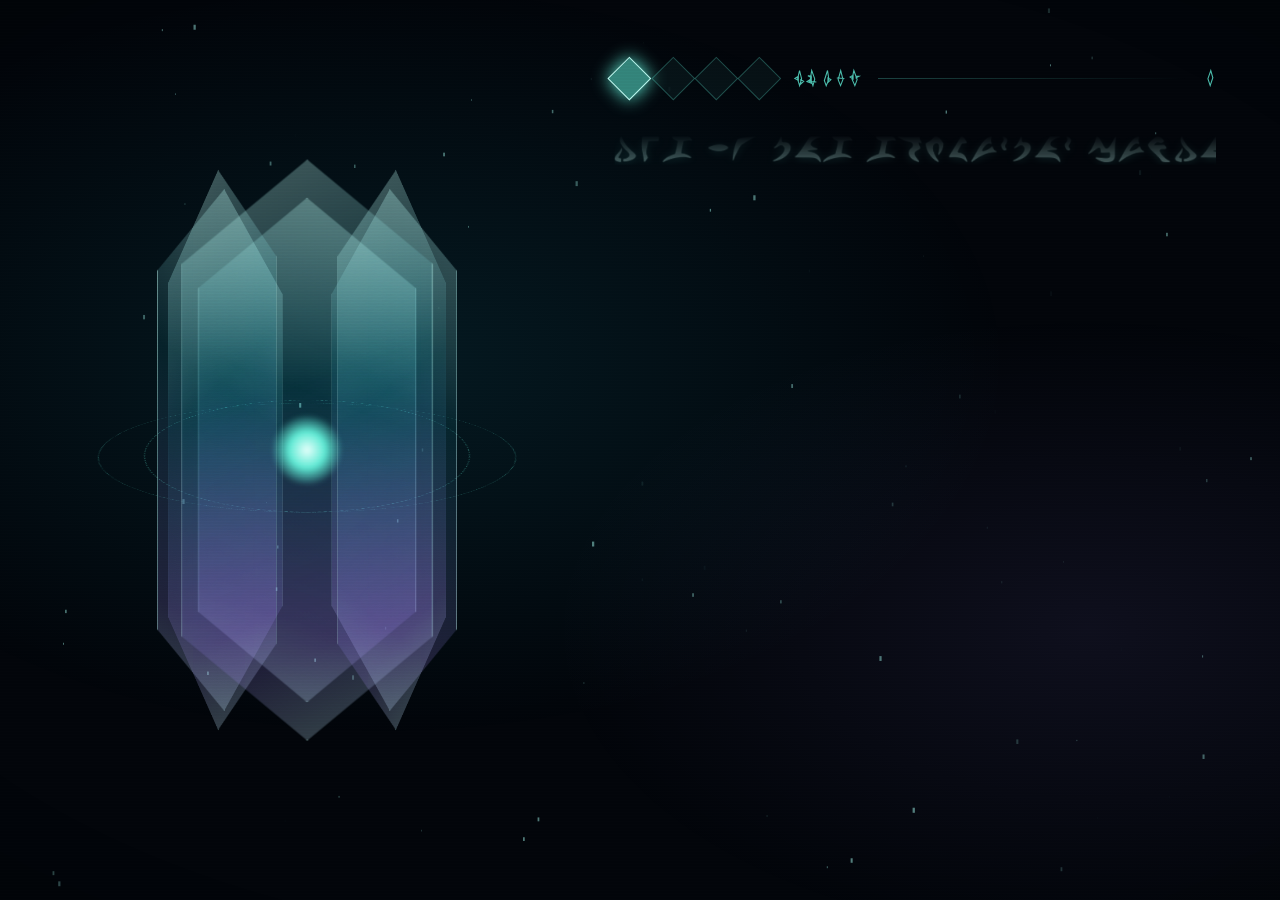
==== alien/index.html @ c174d4b0 "Инопланетный терминал (киоск): 3 вида, 2 письма, QR при резонансе или замаскированный Co-Authored-By" ====
<!doctype html>
<html lang="ru">
<head>
<meta charset="utf-8">
<meta name="viewport" content="width=device-width, initial-scale=1">
<title>⟡</title>
<style>
  :root {
    --bg: #02050a; --ice: #bff8f0; --cy: #5eead4; --cy2: #22d3ee; --vio: #a78bfa; --amb: #fbbf24; --red: #fb7185;
    --dim: rgba(94, 234, 212, .18); --line: rgba(94, 234, 212, .28);
  }
  * { box-sizing: border-box; }
  html, body { margin: 0; height: 100%; overflow: hidden; background: var(--bg); color: var(--ice); cursor: none; user-select: none; }
  body { font-family: system-ui, sans-serif; }
  #bg { position: fixed; inset: 0; z-index: 0;
    background: radial-gradient(70% 60% at 30% 40%, rgba(34, 211, 238, .10), transparent 70%),
                radial-gradient(60% 50% at 85% 70%, rgba(167, 139, 250, .08), transparent 70%),
                radial-gradient(120% 100% at 50% 50%, transparent 55%, rgba(0, 0, 0, .75) 100%); }
  #dust { position: fixed; inset: 0; z-index: 1; pointer-events: none; }
  #scan { position: fixed; inset: 0; z-index: 50; pointer-events: none;
    background: repeating-linear-gradient(0deg, rgba(255, 255, 255, .025) 0 1px, transparent 1px 3px); mix-blend-mode: overlay; }
  #scan::after { content: ''; position: absolute; left: 0; right: 0; height: 22vh; top: -22vh;
    background: linear-gradient(180deg, transparent, rgba(94, 234, 212, .05), transparent); animation: sweep 9s linear infinite; }
  @keyframes sweep { to { top: 110vh; } }
  .stage { position: fixed; inset: 0; z-index: 2; display: none; }
  body[data-view="archive"] #vArchive, body[data-view="cradle"] #vCradle, body[data-view="beacon"] #vBeacon { display: block; }

  /* ---------- общие: панель текста ---------- */
  .tx { position: absolute; overflow: hidden; }
  .tx-in { position: absolute; left: 0; right: 0; top: 0; display: flex; flex-direction: column; gap: 1.1vh; transition: transform .8s ease; }
  .seg { position: relative; height: 3.3vh; }
  .seg img { height: 100%; display: block; clip-path: inset(0 100% 0 0); filter: drop-shadow(0 0 .5vh rgba(94, 234, 212, .55)); }
  .seg.on img { animation: write var(--d, 2s) linear forwards; }
  .seg.done img { clip-path: none; opacity: .78; filter: drop-shadow(0 0 .3vh rgba(94, 234, 212, .35)); transition: opacity 1.2s; }
  .seg.on::after { content: ''; position: absolute; top: -10%; bottom: -10%; width: .35vh; left: 0; background: #e6fffb;
    box-shadow: 0 0 1.4vh 0.4vh var(--cy); animation: cursor var(--d, 2s) linear forwards; }
  .seg.done::after { display: none; }
  @keyframes write { to { clip-path: inset(0 0 0 0); } }
  @keyframes cursor { to { left: var(--w, 100%); } }
  .cline { display: flex; flex-wrap: wrap; gap: .9vh 0; align-items: flex-end; }
  .cg { width: calc(var(--gw, 1) * 2.1vh); height: 4.2vh; opacity: 0; transform: translateY(.6vh) scale(.6); transition: opacity .25s, transform .25s; }
  .cg.on { opacity: 1; transform: none; }
  .cg svg { width: 100%; height: 100%; overflow: visible; }
  .cg path { fill: rgba(94, 234, 212, .16); stroke: var(--ice); stroke-width: 2; stroke-linejoin: miter; filter: drop-shadow(0 0 3px rgba(94, 234, 212, .8)); }
  .cg.fresh path { stroke: #fff; fill: rgba(191, 248, 240, .5); }
  .cg.sp { width: 2vh; }
  .cw { display: inline-flex; align-items: flex-end; position: relative; padding-top: .45vh; }
  .cw::before { content: ''; position: absolute; left: 0; right: 0; top: 0; height: 1px; background: linear-gradient(90deg, transparent, rgba(191, 248, 240, .75), transparent); opacity: 0; transition: opacity .6s; }
  .cw:has(.cg.on)::before { opacity: 1; }
  .tx.fade .tx-in { opacity: .15; transition: opacity 1.5s; }

  /* знаки-подписи интерфейса (без латиницы и кириллицы) */
  .lbl { display: inline-flex; gap: .3vh; height: 1.8vh; align-items: flex-end; opacity: .8; }
  .lbl svg { height: 100%; width: 1.25vh; overflow: visible; }
  .lbl path { fill: none; stroke: var(--cy); stroke-width: 2; }

  /* голограмма-воспоминание */
  .mem { position: absolute; opacity: 0; transition: opacity 1.6s; pointer-events: none; }
  .mem.on { opacity: 1; }
  .mem img { width: 100%; height: 100%; object-fit: cover; filter: saturate(.55) contrast(1.15) brightness(1.05) sepia(.2) hue-rotate(140deg); mix-blend-mode: screen; }
  .mem::before { content: ''; position: absolute; inset: 0; z-index: 2; background: repeating-linear-gradient(0deg, rgba(0, 0, 0, .35) 0 2px, transparent 2px 4px); }
  .mem::after { content: ''; position: absolute; inset: 0; z-index: 3; background: linear-gradient(180deg, rgba(94, 234, 212, .2), transparent 30%, transparent 70%, rgba(167, 139, 250, .25)); }
  .mem.glitch img { animation: glitch .35s steps(2) 3; }
  @keyframes glitch { 0% { transform: translate(1.2%, 0) skewX(-4deg); clip-path: inset(12% 0 50% 0); } 50% { transform: translate(-1.5%, .5%); clip-path: inset(55% 0 8% 0); } 100% { transform: none; clip-path: none; } }

  /* QR: замаскированная печать */
  .seal { position: absolute; display: flex; align-items: center; justify-content: center; opacity: 0; transition: opacity 1.4s; }
  body[data-qr="mask"] .seal { opacity: 1; }
  .seal canvas { width: 100%; height: 100%; display: block; }
  #pulse { position: fixed; inset: 0; z-index: 40; pointer-events: none; }

  /* ---------- A. Кристаллический архив ---------- */
  #aCrystal { position: absolute; left: 4vw; top: 10vh; width: 40vw; height: 80vh; display: flex; align-items: center; justify-content: center; perspective: 1400px; }
  #aCrystal .cr { width: 26vh; height: 60vh; transform-style: preserve-3d; animation: spin 26s linear infinite; position: relative; }
  #aCrystal .face { position: absolute; inset: 0; clip-path: polygon(50% 0, 100% 18%, 100% 82%, 50% 100%, 0 82%, 0 18%);
    background: linear-gradient(160deg, rgba(191, 248, 240, .35), rgba(34, 211, 238, .08) 40%, rgba(167, 139, 250, .18) 80%, rgba(191, 248, 240, .3));
    border: 1px solid rgba(191, 248, 240, .4); backface-visibility: visible; }
  @keyframes spin { to { transform: rotateY(360deg); } }
  #aCrystal .core { position: absolute; width: 8vh; height: 8vh; border-radius: 50%; background: radial-gradient(circle, #e6fffb, var(--cy) 35%, transparent 70%); filter: blur(2px); animation: beat 3.2s ease-in-out infinite; }
  @keyframes beat { 0%, 100% { transform: scale(.8); opacity: .7; } 15% { transform: scale(1.15); opacity: 1; } 30% { transform: scale(.9); } }
  #aCrystal .ring { position: absolute; width: 36vh; height: 36vh; border: 1px dashed rgba(94, 234, 212, .35); border-radius: 50%; animation: orbit 40s linear infinite; transform: rotateX(70deg); }
  #aCrystal .ring.r2 { width: 46vh; height: 46vh; border-style: dotted; animation-duration: 60s; animation-direction: reverse; transform: rotateX(75deg) rotateZ(20deg); }
  @keyframes orbit { to { transform: rotateX(70deg) rotateZ(360deg); } }
  #aMem { left: 9vw; top: 18vh; width: 30vw; height: 64vh; clip-path: polygon(50% 0, 100% 15%, 100% 85%, 50% 100%, 0 85%, 0 15%); }
  #aHead { position: absolute; left: 48vw; top: 7vh; right: 5vw; display: flex; align-items: center; gap: 2vh; }
  .facets { display: flex; gap: 1.4vh; }
  .facet { width: 3.4vh; height: 3.4vh; transform: rotate(45deg); border: 1px solid var(--line); background: rgba(94, 234, 212, .05); transition: all 1s; }
  .facet.on { background: rgba(94, 234, 212, .55); border-color: var(--ice); box-shadow: 0 0 2vh var(--cy); }
  .facet.past { background: rgba(94, 234, 212, .2); }
  #aHead .bar { flex: 1; height: 1px; background: linear-gradient(90deg, var(--line), transparent); }
  #aTx { left: 48vw; right: 5vw; top: 15vh; bottom: 8vh; mask-image: linear-gradient(180deg, transparent, #000 12%); -webkit-mask-image: linear-gradient(180deg, transparent, #000 12%); }
  #aSeal { right: 5vw; bottom: 5vh; width: 26vh; height: 26vh; }
  body[data-qr="mask"] #aTx { bottom: 34vh; }

  /* ---------- B. Колыбель Каменного Сна ---------- */
  #bTop { position: absolute; left: 4vw; right: 4vw; top: 4vh; height: 16vh; display: grid; grid-template-columns: 1.2fr 2fr 1fr; gap: 2vw; }
  .gauge { border: 1px solid var(--line); background: rgba(2, 12, 20, .55); padding: 1.4vh 1.6vh; position: relative; clip-path: polygon(0 0, calc(100% - 2vh) 0, 100% 2vh, 100% 100%, 2vh 100%, 0 calc(100% - 2vh)); }
  .gauge .lbl { margin-bottom: 1.2vh; }
  .ebar { display: flex; gap: .5vh; height: 5vh; align-items: flex-end; }
  .ebar i { flex: 1; background: var(--cy); opacity: .85; box-shadow: 0 0 1vh var(--cy); transition: height 2s, background 2s, opacity 2s; }
  .ebar i.low { background: var(--amb); box-shadow: 0 0 1vh var(--amb); }
  .ebar i.off { opacity: .1; box-shadow: none; }
  #bEcg { width: 100%; height: 9vh; display: block; }
  .dial { display: flex; align-items: center; gap: 2vh; }
  .dial > svg { width: 9vh; height: 9vh; flex: none; }
  .dial circle { fill: none; stroke-width: 6; }
  #bMid { position: absolute; left: 4vw; right: 4vw; top: 24vh; bottom: 33vh; display: grid; grid-template-columns: 1fr 34vh; gap: 3vw; }
  #bTxWrap { position: relative; border-left: 2px solid var(--line); padding-left: 2vw; }
  #bTx { left: 2vw; right: 0; top: 0; bottom: 0; -webkit-mask-image: linear-gradient(180deg, transparent, #000 12%); mask-image: linear-gradient(180deg, transparent, #000 12%); }
  #bMem { position: relative; opacity: 0; clip-path: polygon(25% 0, 75% 0, 100% 50%, 75% 100%, 25% 100%, 0 50%); background: rgba(94, 234, 212, .08); }
  #bMem.on { opacity: 1; }
  #bHexEmpty { position: absolute; inset: 0; clip-path: polygon(25% 0, 75% 0, 100% 50%, 75% 100%, 25% 100%, 0 50%); border: 0; background: radial-gradient(circle, rgba(94, 234, 212, .12), transparent 70%); }
  #bSteps { position: absolute; left: 4vw; right: calc(8vw + 26vh); bottom: 5vh; height: 22vh; display: grid; grid-template-columns: repeat(4, 1fr); gap: 2vw; }
  .step { border: 1px solid var(--line); display: flex; flex-direction: column; align-items: center; justify-content: center; gap: 1vh; background: rgba(2, 12, 20, .5); transition: all 1s; }
  .step svg { width: 6vh; height: 6vh; }
  .step svg * { fill: none; stroke: var(--cy); stroke-width: 2.5; stroke-linecap: round; stroke-linejoin: round; }
  .step.on { border-color: var(--ice); box-shadow: 0 0 3vh rgba(94, 234, 212, .4) inset, 0 0 2vh rgba(94, 234, 212, .35); }
  .step.on svg * { stroke: #fff; }
  #bSeal { right: 4vw; bottom: 4vh; width: 26vh; height: 26vh; }

  /* ---------- C. Маяк Четырёх Домов ---------- */
  #cRose { position: absolute; left: 6vw; top: 50%; transform: translateY(-50%); width: 82vh; height: 82vh; }
  #cRose svg.rose { position: absolute; inset: 0; width: 100%; height: 100%; overflow: visible; }
  .sector { fill: rgba(94, 234, 212, .05); stroke: var(--line); stroke-width: 1.5; transition: fill 1.5s, stroke 1.5s; }
  .sector.on { fill: rgba(94, 234, 212, .22); stroke: var(--ice); filter: drop-shadow(0 0 12px rgba(94, 234, 212, .6)); }
  .sector.past { fill: rgba(94, 234, 212, .1); }
  .sigil { fill: none; stroke: var(--cy); stroke-width: 2.2; transition: stroke 1.5s; }
  .sigil.on { stroke: #fff; filter: drop-shadow(0 0 6px var(--cy)); }
  #cRing { position: absolute; inset: -3%; animation: rot 90s linear infinite; }
  #cRing2 { position: absolute; inset: 6%; animation: rot 140s linear infinite reverse; opacity: .6; }
  @keyframes rot { to { transform: rotate(360deg); } }
  #cCore { position: absolute; left: 50%; top: 50%; width: 38%; height: 38%; transform: translate(-50%, -50%); border-radius: 50%; background: radial-gradient(circle, rgba(2, 12, 20, .95) 60%, rgba(94, 234, 212, .15)); border: 1px solid var(--line); overflow: hidden; }
  #cSeal { left: 50%; top: 50%; width: 30%; height: 30%; transform: translate(-50%, -50%); z-index: 3; }
  #cMem { inset: 0; border-radius: 50%; overflow: hidden; z-index: 2; }
  #cTx { left: calc(6vw + 90vh); right: 5vw; top: 12vh; bottom: 10vh; -webkit-mask-image: linear-gradient(180deg, transparent, #000 12%); mask-image: linear-gradient(180deg, transparent, #000 12%); }
  #cHead { position: absolute; left: calc(6vw + 90vh); right: 5vw; top: 5vh; display: flex; align-items: center; gap: 2vh; }

  /* меню мастера: скрыто, клавиша M */
  #menu { position: fixed; z-index: 100; left: 50%; top: 50%; transform: translate(-50%, -50%); background: rgba(2, 10, 18, .96); border: 1px solid var(--cy); padding: 22px 26px; color: #dff; font: 14px/1.5 system-ui, sans-serif; display: none; cursor: default; min-width: 520px; }
  #menu.on { display: block; }
  #menu h3 { margin: 0 0 10px; font-size: 15px; letter-spacing: 1px; color: var(--cy); }
  #menu .row { display: flex; gap: 8px; margin: 6px 0 12px; flex-wrap: wrap; }
  #menu button { background: transparent; border: 1px solid rgba(94, 234, 212, .4); color: #dff; padding: 6px 12px; cursor: pointer; font: inherit; }
  #menu button.on { background: rgba(94, 234, 212, .2); border-color: var(--cy); }
  #menu code { display: block; background: #000; padding: 8px; font-size: 12px; word-break: break-all; margin-top: 4px; color: #9ff; }
  #menu small { color: #8aa; }
  body.menu { cursor: default; }
</style>
</head>
<body data-view="archive" data-qr="pulse" data-script="piqad">
<div id="bg"></div>
<canvas id="dust"></canvas>

<!-- A. Кристаллический архив -->
<section class="stage" id="vArchive">
  <div id="aCrystal"><div class="ring"></div><div class="ring r2"></div><div class="cr" id="aCr"></div><div class="core"></div></div>
  <div class="mem" id="aMem"><img alt=""></div>
  <div id="aHead"><div class="facets" data-facets></div><span class="lbl" data-lbl="archive"></span><div class="bar"></div><span class="lbl" data-num></span></div>
  <div class="tx" id="aTx"><div class="tx-in"></div></div>
  <div class="seal" id="aSeal"><canvas></canvas></div>
</section>

<!-- B. Колыбель Каменного Сна -->
<section class="stage" id="vCradle">
  <div id="bTop">
    <div class="gauge"><span class="lbl" data-lbl="energy"></span><div class="ebar" id="bEnergy"></div></div>
    <div class="gauge"><span class="lbl" data-lbl="pulse"></span><canvas id="bEcg"></canvas></div>
    <div class="gauge dial"><svg viewBox="0 0 100 100"><circle cx="50" cy="50" r="40" stroke="rgba(94,234,212,.15)"/><circle id="bIso" cx="50" cy="50" r="40" stroke="#fbbf24" stroke-dasharray="251" stroke-dashoffset="80" transform="rotate(-90 50 50)" stroke-linecap="round"/></svg><div><span class="lbl" data-lbl="isotope"></span><br><span class="lbl" data-num-iso></span></div></div>
  </div>
  <div id="bMid">
    <div id="bTxWrap"><div style="position:absolute;top:-1vh;left:2vw"><div class="facets" data-facets></div></div><div class="tx" id="bTx" style="top:5vh"><div class="tx-in"></div></div></div>
    <div style="position:relative"><div id="bHexEmpty"></div><div class="mem" id="bMem" style="position:absolute;inset:0"><img alt=""></div></div>
  </div>
  <div id="bSteps"></div>
  <div class="seal" id="bSeal"><canvas></canvas></div>
</section>

<!-- C. Маяк Четырёх Домов -->
<section class="stage" id="vBeacon">
  <div id="cRose">
    <svg class="rose" id="cRing" viewBox="-100 -100 200 200"></svg>
    <svg class="rose" id="cRing2" viewBox="-100 -100 200 200"></svg>
    <svg class="rose" id="cSectors" viewBox="-100 -100 200 200"></svg>
    <div id="cCore"><div class="mem" id="cMem" style="position:absolute"><img alt=""></div></div>
    <div class="seal" id="cSeal"><canvas></canvas></div>
  </div>
  <div id="cHead"><span class="lbl" data-lbl="beacon"></span><div class="bar" style="flex:1;height:1px;background:linear-gradient(90deg,var(--line),transparent)"></div><span class="lbl" data-num></span></div>
  <div class="tx" id="cTx"><div class="tx-in"></div></div>
</section>

<canvas id="pulse"></canvas>
<div id="scan"></div>

<div id="menu">
  <h3>Настройки экрана (видит только мастер · M — закрыть)</h3>
  <div>Вид экрана</div>
  <div class="row" data-opt="view"><button data-v="archive">1 · Кристаллический архив</button><button data-v="cradle">2 · Колыбель Каменного Сна</button><button data-v="beacon">3 · Маяк Четырёх Домов</button></div>
  <div>Письмо</div>
  <div class="row" data-opt="script"><button data-v="piqad">Клингонское (как в документе)</button><button data-v="crystal">Кристаллические знаки</button></div>
  <div>QR-коды записей</div>
  <div class="row" data-opt="qr"><button data-v="pulse">Проявляется при «резонансе»</button><button data-v="mask">Всегда виден, замаскирован</button></div>
  <div class="row"><button data-act="next">Следующая запись →</button><button data-act="qrnow">Показать QR сейчас</button></div>
  <small>Адрес для автозапуска с этими настройками:</small>
  <code id="menuUrl"></code>
</div>

<script>
const DATA = {"texts": {"1": ["«chunDab chuq ghoSmeH ghanjaq rIn. tamtaHvIS nov Degh 'evDaq juH'a' maHvaD ja'. hotmeH Sut wIchenmoHta', wa'DIch Suvwi' tlhuHmo' lom meQbe' 'e' mevwI'.", "loS juHpu' wa' ghotvaD Sut nobbe'. motlh 'oH vum: loS quv ghotpu' quS'a'Daq ghoSlaH. loS tlhuH nov, loS ngeb chuq 'otlh tlhoy' tIqwIj De' poSmoH.", "wa'DIch mu' 'ay' 'ej Sut vIqeng. Hurgh bIQ'a'Daq wa'DIch jIghoS»."], "2": ["«nagh QongDaq yuvlu'pa', nov tuj nungta'. yotlh nov 'ej bIQ ngaSbogh yaghmey. ngaQmeH DIr tuQ, 'ach qoDDaq yIn neHwI' 'oH, nagh pe'wI'mey bIr 'oHbe'.", "DeSDu' 'Iq Dutu'. ghu'vam vIghov 'ej jIH je DeSDu' vI'Iq. wej pemmey tam chuq wImev. mu'mey nov rur tlhIngan mugh ghogh. pong «QoneS» [QaneS] ja'taH. tujnobmey nob 'ej nagh porgh ghovbe'. QaQ 'oH.", "wa'leS jIlengmo' 'oy'. qam vImev 'ej 'oH vIghoj vIneH. 'ach HovmeyDaq juH vum vIghoS»."], "3": ["«bas naghvo' lupDujwIj puv. chuq nom ghoS tagh.", "lojmItDaq loDnI'pu'wI' jIHvaD ghoS. cha'DIch 'avwI' cha'DIch ngaQHa'moHwI' loS julmey qaSpu'DI' leng. wejDIch 'avwI' wejDIch ngaQHa'moHwI' Hut julmey qaSpu'DI' leng. loSDIch tojwI' meq ghoq betelgeyzevo' cha'maH wa' julmey qaSpu'DI' mej.", "SIgmaDaq ghomDI' Dujmey, loS ghotpu' mu' tay'moH, He De' poSmoH, 'ej yIn gho'a'Daq juH'a' Duj wIchegh. juH'a'Daq maghom, loDnI'pu'»."], "4": ["«loS julmey qaSpu'. chal chakklaH. Hut julmey qaSpu'. ghoghvetlh tam. cha'maH wa' pemmey qaSpu'. pagh qulmey legh.", "nagh HeDaq wej vatlh pemmey jILo'. HoS chuqwIj rInchoH. nov muD tlhoy rur, 'ej QongDaq HoS polwI' Qapbe'choH. jIquvlaHbe' — chunDab tlhe'chugh, vIHegh.", "loDnI'pu', qew HovmeyDaq bIlengchugh pagh SuSvo' bImevchugh — yIghIjQo'. nagh QongDaq jI'el. lojmIt vIngaQmoH 'ej polwI' bIQDaq jIratlh.", "bIghoSDI', quvbe'moH ghopmey lo'Qo' — bIrmo' pIq'e'wIj, SuSchu' jIH HoH. chegh mIw [yInqa' mIw] yIchenmoH:", "HoS tIqmey yIHu': QongDaq HurDaq HoS bIQ'a' yInob, Hegh bIr yIghovmeH. nagh 'otlhDaq HoS tu'lu'.", "tIqmey yItlhutlhmoH: nov tlhegh bIQ yIlan, chunDab chuq yIHotlaH. nov yInvo' yISuq.", "juH chuq bom yIbom: 'otlhDaq 433 MHz chuq ghogh yIghoS — jup tu'lu' 'e' vI'Ij neH. De' jach 'oH. 'ach loSDIch 'avwI' ghoSlaH.", "mIw yItagh: pat yIwuv.", "hotghachlIj vILo'. nom yIghoS. mu' wImuv 'ej hotmeH Sut wItu' 'e' poQ»."]}, "qrs": [{"code": "T59PHD", "v": 1, "m": ["111111101110101111111", "100000100111101000001", "101110100000101011101", "101110101110001011101", "101110100001001011101", "100000100110101000001", "111111101010101111111", "000000000011100000000", "001011101000010001001", "100100010101011001011", "010011101001000011010", "101010001110110000000", "001000100011101011101", "000000001011001100100", "111111100101110100111", "100000101001110110101", "101110101011000100101", "101110100101011101010", "101110101010010010001", "100000100010110101111", "111111100001101010101"]}, {"code": "RXYKYG", "v": 1, "m": ["111111101101001111111", "100000100010101000001", "101110100110101011101", "101110101010101011101", "101110100010001011101", "100000100011101000001", "111111101010101111111", "000000000011100000000", "001011101111110001001", "011010011010101000110", "101001101000010010101", "111110001010001001011", "000100100010001011110", "000000001111010100110", "111111100000001101111", "100000101000110111101", "101110101001011100101", "101110100110100101010", "101110101011101010001", "100000100100001101111", "111111100011011010101"]}, {"code": "A99GZW", "v": 1, "m": ["111111100111001111111", "100000100001101000001", "101110101110101011101", "101110101101101011101", "101110100110101011101", "100000100100001000001", "111111101010101111111", "000000000100100000000", "000110110011100001100", "100110001111100110110", "001010111110010100000", "000101011010100110100", "010110100101101111100", "000000001100010000001", "111111101010111001010", "100000100011101000010", "101110101111010010101", "101110101001010011100", "101110100111100110111", "100000100110001001010", "111111100111010110110"]}, {"code": "9SUJHW", "v": 1, "m": ["111111100000001111111", "100000101111001000001", "101110100100001011101", "101110100010001011101", "101110100111101011101", "100000101001001000001", "111111101010101111111", "000000001101000000000", "000011110010101100010", "011011001010101100001", "010100100100101111100", "010000011001010011111", "101000100110000001010", "000000001000100000101", "111111101101111001100", "100000101011111100111", "101110101110001110111", "101110100010100001111", "101110100000100110100", "100000100001011110001", "111111100110111000111"]}], "lines": {"1": [[940, 38], [1068, 38], [1055, 40], [964, 40], [985, 41], [1033, 41], [1014, 41], [1008, 41], [884, 40], [1014, 40]], "2": [[932, 37], [1071, 37], [996, 40], [1004, 40], [1075, 41], [921, 41], [979, 40], [1033, 40], [995, 40], [1030, 40], [809, 40], [827, 40]], "3": [[971, 39], [1040, 39], [902, 40], [1086, 40], [1007, 40], [980, 40], [966, 40], [1054, 40], [966, 40], [1027, 40], [736, 40], [914, 40]], "4": [[1084, 39], [933, 39], [968, 40], [1055, 40], [1030, 40], [977, 40], [1002, 41], [1019, 41], [994, 40], [972, 40], [965, 41], [1034, 41], [1046, 40], [965, 40], [1020, 40], [982, 40], [984, 40], [1033, 40], [1012, 40], [1008, 40], [1093, 40], [915, 40], [821, 40], [943, 40]]}};
(() => {
  /* ---------------- настройки ---------------- */
  const T = {
    segSpeed: 520,        // пикселей картинки в секунду при «написании» строки клингонского текста
    crystalCps: 26,       // знаков в секунду для кристаллического письма
    holdAfterText: 8,     // с — пауза после текста
    memory: 12,           // с — воспоминание-голограмма
    qrHold: 18,           // с — QR при «резонансе» неподвижен и читается
    qrBuild: 3, qrBreak: 2.5,
    between: 3            // с — пауза между записями
  };
  const params0 = new URLSearchParams(location.search);
  if (params0.get('fast')) { const f = +params0.get('fast') || 6; ['holdAfterText', 'memory', 'between'].forEach(k => T[k] /= f); T.segSpeed *= f; T.crystalCps *= f; T.fast = f; }   // для проверки
  const MEMS = { 1: 'img/memory_cave.jpg', 2: 'img/memory_witness.jpg', 3: 'img/memory_peaks.jpg', 4: 'img/memory_cave.jpg' };
  const params = new URLSearchParams(location.search);
  let saved = {}; try { saved = JSON.parse(localStorage.getItem('alien_cfg') || '{}'); } catch (e) {}
  const cfg = {
    view: params.get('view') || saved.view || 'archive',
    script: params.get('script') || saved.script || 'piqad',
    qr: params.get('qr') || saved.qr || 'pulse'
  };
  const $ = s => document.querySelector(s), $$ = s => [...document.querySelectorAll(s)];
  const sleep = s => new Promise(r => setTimeout(r, s * 1000));

  /* ---------------- кристаллические знаки ---------------- */
  // детерминированный генератор: у каждой буквы свой «осколок» из граней
  function rng(seed) { let s = seed >>> 0; return () => ((s = (s * 1664525 + 1013904223) >>> 0) / 4294967296); }
  const GL = {};
  function glyph(key) {
    if (GL[key]) return GL[key];
    let h = 0; for (const c of key) h = (h * 131 + c.charCodeAt(0)) >>> 0;
    const r = rng(h + 7), W = 20, H = 30, parts = [];
    // главный осколок: вытянутый ромб во всю высоту знака, слегка наклонён
    const cx = 7 + r() * 6, w = 2.2 + r() * 2.5, tilt = (r() - .5) * 5, my = 9 + r() * 12;
    parts.push(`M${(cx + tilt).toFixed(1)} 1 L${(cx + w).toFixed(1)} ${my.toFixed(1)} L${(cx - tilt * .4).toFixed(1)} 29 L${(cx - w).toFixed(1)} ${(my + (r() - .5) * 5).toFixed(1)} Z`);
    // 0–2 прилегающих грани слева/справа
    const k = Math.floor(r() * 3);
    for (let i = 0; i < k; i++) {
      const side = r() < .5 ? -1 : 1, y0 = 3 + r() * 20, len = 4 + r() * 5, y1 = y0 + 3 + r() * 6;
      const bx = cx + side * (w * .6);
      parts.push(`M${bx.toFixed(1)} ${y0.toFixed(1)} L${(bx + side * len).toFixed(1)} ${((y0 + y1) / 2 - 2 + r() * 4).toFixed(1)} L${bx.toFixed(1)} ${y1.toFixed(1)} Z`);
    }
    if (r() < .35) { const y = 4 + r() * 22; parts.push(`M${(cx - 7).toFixed(1)} ${y.toFixed(1)} L${(cx + 7).toFixed(1)} ${(y + (r() - .5) * 3).toFixed(1)}`); }
    return (GL[key] = `<svg viewBox="0 0 ${W} ${H}"><path d="${parts.join(' ')}"/></svg>`);
  }
  const KL = ['tlh', 'ch', 'gh', 'ng'];
  function tokens(text) {
    const out = []; let i = 0;
    while (i < text.length) {
      const t3 = KL.find(k => text.startsWith(k, i));
      if (t3) { out.push(t3); i += t3.length; continue; }
      const c = text[i++];
      out.push(/\s/.test(c) ? ' ' : c);
    }
    return out;
  }
  // знаки-подписи интерфейса и числа
  function word(key, len) { let s = ''; for (let i = 0; i < len; i++) s += glyph(key + '#' + i); return s; }
  function num(n) { return String(n).split('').map(d => glyph('digit' + d)).join(''); }
  const LBL = { archive: 5, energy: 4, pulse: 3, isotope: 6, beacon: 5 };
  $$('[data-lbl]').forEach(el => el.innerHTML = word(el.dataset.lbl, LBL[el.dataset.lbl] || 4));

  /* ---------------- QR: печать из граней ---------------- */
  function drawQR(canvas, rec, opts) {
    const q = DATA.qrs[rec - 1], m = q.m, n = m.length, Q = 4, N = n + Q * 2;
    const px = Math.max(240, Math.round(canvas.clientWidth * (window.devicePixelRatio || 1)));
    canvas.width = canvas.height = px;
    const c = canvas.getContext('2d'), s = px / N;
    c.clearRect(0, 0, px, px);
    // тёмная подложка — «тихая зона», без неё код не читается
    c.fillStyle = '#020a10'; c.fillRect(0, 0, px, px);
    if (opts && opts.frame) {
      c.strokeStyle = 'rgba(94,234,212,.35)'; c.lineWidth = Math.max(1, s * .12);
      c.strokeRect(s * .6, s * .6, px - s * 1.2, px - s * 1.2);
      for (let k = 0; k < 4; k++) { const x = k % 2 ? px - s * 1.6 : s * 1.6, y = k < 2 ? s * 1.6 : px - s * 1.6; c.beginPath(); c.moveTo(x, y - s * .5); c.lineTo(x + s * .5, y); c.lineTo(x, y + s * .5); c.lineTo(x - s * .5, y); c.closePath(); c.stroke(); }
    }
    for (let y = 0; y < n; y++) for (let x = 0; x < n; x++) {
      if (m[y][x] !== '1') continue;
      const X = (x + Q) * s, Y = (y + Q) * s;
      // светлая грань с лёгким скосом — выглядит как кристалл, контраст для сканера сохраняется
      c.fillStyle = '#bff8f0'; c.fillRect(X, Y, s + .5, s + .5);
      c.fillStyle = 'rgba(34,211,238,.35)'; c.beginPath(); c.moveTo(X + s, Y); c.lineTo(X + s, Y + s); c.lineTo(X, Y + s); c.closePath(); c.fill();
    }
    return { s, Q, n };
  }

  /* ---------------- текст записи ---------------- */
  function txEls() { return $$('.stage .tx .tx-in'); }
  function clearText() { txEls().forEach(el => { el.innerHTML = ''; el.style.transform = ''; el.parentNode.classList.remove('fade'); }); }
  function fadeText(on) { $$('.stage .tx').forEach(t => t.classList.toggle('fade', on)); }
  function activeTx() { return $(`body[data-view="${cfg.view}"] .stage .tx .tx-in`) || txEls()[0]; }
  // строки пишутся сверху; когда панель заполнена — текст плавно уезжает вверх
  function scrollFix() { txEls().forEach(inner => { const over = inner.scrollHeight - inner.parentNode.clientHeight; inner.style.transform = over > 0 ? `translateY(${-over}px)` : ''; }); }
  async function writePiqad(rec, epoch) {
    const segs = DATA.lines[rec];
    for (let k = 0; k < segs.length; k++) {
      if (epoch !== run.epoch) return;
      const [w, h] = segs[k], dur = Math.max(1.2 / (T.fast || 1), w / T.segSpeed);
      txEls().forEach(inner => {
        const d = document.createElement('div'); d.className = 'seg';
        const hpx = inner.parentNode.clientHeight ? null : null;
        d.innerHTML = `<img src="img/r${rec}_${k}.png" alt="">`;
        d.style.setProperty('--d', dur + 's');
        inner.appendChild(d);
        const img = d.firstChild;
        const setW = () => d.style.setProperty('--w', img.getBoundingClientRect().width + 'px');
        img.complete ? setW() : img.onload = setW;
        requestAnimationFrame(() => d.classList.add('on'));
        setTimeout(() => d.classList.add('done'), dur * 1000 + 200);
      });
      scrollFix();
      await sleep(dur + .25);
    }
  }
  async function writeCrystal(rec, epoch) {
    const paras = DATA.texts[rec];
    for (const p of paras) {
      if (epoch !== run.epoch) return;
      const toks = tokens(p);
      const lines = txEls().map(inner => { const l = document.createElement('div'); l.className = 'cline'; inner.appendChild(l); return l; });
      const groups = lines.map(() => []);
      const words = lines.map(l => { const w = document.createElement('span'); w.className = 'cw'; l.appendChild(w); return w; });
      toks.forEach(t => lines.forEach((l, i) => {
        const g = document.createElement('span');
        if (t === ' ') { g.className = 'cg sp'; l.appendChild(g); words[i] = document.createElement('span'); words[i].className = 'cw'; l.appendChild(words[i]); }
        else { g.className = 'cg'; g.innerHTML = glyph(/^[0-9]$/.test(t) ? 'digit' + t : t); if (t.length > 1) g.style.setProperty('--gw', 1.25); if ("'.,:;«»—!?-[]()".includes(t)) g.style.setProperty('--gw', .55); words[i].appendChild(g); }
        groups[i].push(g);
      }));
      for (let k = 0; k < toks.length; k++) {
        if (epoch !== run.epoch) return;
        groups.forEach(gs => { const g = gs[k]; g.classList.add('on', 'fresh'); setTimeout(() => g.classList.remove('fresh'), 500); });
        if (k % 2) await sleep(2 / T.crystalCps);
        if (k % 24 === 0) scrollFix();
      }
      scrollFix(); await sleep(.6);
    }
  }

  /* ---------------- резонанс: знаки собираются в QR ---------------- */
  const pc = $('#pulse'), px2 = pc.getContext('2d');
  let parts = [], pState = null;
  function resize() { pc.width = innerWidth; pc.height = innerHeight; dust.width = innerWidth; dust.height = innerHeight; ['#aSeal', '#bSeal', '#cSeal'].forEach(s => { if (run.rec) drawQR($(s + ' canvas'), run.rec, { frame: true }); }); }
  function qrTarget() {
    if (cfg.view === 'beacon') { const r = $('#cRose').getBoundingClientRect(); const size = r.width * .42; return { x: r.left + r.width / 2 - size / 2, y: r.top + r.height / 2 - size / 2, size }; }
    const size = Math.min(innerHeight * .46, innerWidth * .3);
    if (cfg.view === 'archive') { const r = $('#aCrystal').getBoundingClientRect(); return { x: r.left + r.width / 2 - size / 2, y: r.top + r.height / 2 - size / 2, size }; }
    const r = $('#bMid').getBoundingClientRect(); return { x: r.right - size, y: r.top + (r.height - size) / 2, size };
  }
  async function resonance(rec, epoch) {
    const q = DATA.qrs[rec - 1], n = q.m.length, Q = 4, N = n + Q * 2, tg = qrTarget(), s = tg.size / N;
    const cells = [];
    for (let y = 0; y < n; y++) for (let x = 0; x < n; x++) if (q.m[y][x] === '1') cells.push({ x: tg.x + (x + Q) * s, y: tg.y + (y + Q) * s });
    const src = (document.querySelector(`body[data-view="${cfg.view}"] .stage .tx`) || document.body).getBoundingClientRect();
    parts = cells.map(c => ({ tx: c.x, ty: c.y, x: src.left + Math.random() * src.width, y: src.top + Math.random() * src.height, r: Math.random() * Math.PI }));
    pState = { tg, s, t0: performance.now(), phase: 'build' };
    fadeText(true);
    await sleep(T.qrBuild); if (epoch !== run.epoch) return endPulse();
    pState.phase = 'hold'; await sleep(T.qrHold); if (epoch !== run.epoch) return endPulse();
    pState.phase = 'break'; pState.t1 = performance.now();
    parts.forEach(p => { p.bx = p.tx; p.by = p.ty; p.ex = p.tx + (Math.random() - .5) * innerWidth * .8; p.ey = p.ty + (Math.random() - .5) * innerHeight * .8; });
    await sleep(T.qrBreak); endPulse(); fadeText(false);
  }
  function endPulse() { pState = null; parts = []; px2.clearRect(0, 0, pc.width, pc.height); fadeText(false); }
  function drawPulse(now) {
    px2.clearRect(0, 0, pc.width, pc.height);
    if (!pState) return;
    const { tg, s } = pState;
    if (pState.phase !== 'break') {
      const k = Math.min(1, (now - pState.t0) / (T.qrBuild * 1000)), e = 1 - Math.pow(1 - k, 3);
      px2.globalAlpha = Math.min(1, k * 1.4);
      px2.fillStyle = '#020a10'; px2.fillRect(tg.x - s * .5, tg.y - s * .5, tg.size + s, tg.size + s);   // тихая зона
      px2.strokeStyle = 'rgba(94,234,212,.5)'; px2.lineWidth = 1.5; px2.strokeRect(tg.x - s * .5, tg.y - s * .5, tg.size + s, tg.size + s);
      px2.globalAlpha = 1;
      for (const p of parts) {
        const x = p.x + (p.tx - p.x) * e, y = p.y + (p.ty - p.y) * e, sz = s * (.35 + .65 * e);
        px2.save(); px2.translate(x + s / 2, y + s / 2); px2.rotate(p.r * (1 - e));
        px2.fillStyle = '#bff8f0'; px2.shadowColor = '#5eead4'; px2.shadowBlur = pState.phase === 'hold' ? 0 : 10 * (1 - e);
        px2.fillRect(-sz / 2, -sz / 2, sz + .5, sz + .5); px2.restore();
      }
    } else {
      const k = Math.min(1, (now - pState.t1) / (T.qrBreak * 1000)), e = k * k;
      px2.globalAlpha = 1 - k;
      for (const p of parts) { const x = p.bx + (p.ex - p.bx) * e, y = p.by + (p.ey - p.by) * e; px2.fillStyle = '#bff8f0'; px2.fillRect(x, y, s * (1 - e * .7), s * (1 - e * .7)); }
      px2.globalAlpha = 1;
    }
  }

  /* ---------------- пыль / частицы ---------------- */
  const dust = $('#dust'), dx = dust.getContext('2d');
  const motes = Array.from({ length: 90 }, () => ({ x: Math.random(), y: Math.random(), v: .00004 + Math.random() * .00012, s: .5 + Math.random() * 1.8, p: Math.random() * 6.28 }));
  function drawDust(now) {
    dx.clearRect(0, 0, dust.width, dust.height);
    for (const m of motes) {
      m.y -= m.v * 16; if (m.y < -.02) { m.y = 1.02; m.x = Math.random(); }
      const a = .25 + .25 * Math.sin(now / 900 + m.p);
      dx.fillStyle = `rgba(160,245,235,${a})`; dx.fillRect(m.x * dust.width, m.y * dust.height, m.s, m.s * 2.2);
    }
  }

  /* ---------------- вид B: показания колыбели ---------------- */
  const en = $('#bEnergy'); for (let i = 0; i < 16; i++) en.appendChild(document.createElement('i'));
  const ecg = $('#bEcg'), ec = ecg.getContext('2d'); let ecgX = 0, ecgLast = 0;
  function drawEcg(now) {
    if (cfg.view !== 'cradle') return;
    const w = ecg.width = ecg.clientWidth, h = ecg.height = ecg.clientHeight;
    ec.clearRect(0, 0, w, h); ec.strokeStyle = '#5eead4'; ec.lineWidth = 2; ec.shadowColor = '#5eead4'; ec.shadowBlur = 8; ec.beginPath();
    const period = 4200;   // очень медленное «сердце» Каменного Сна
    for (let x = 0; x <= w; x += 2) {
      const t = ((now - (w - x) * 8) % period) / period;
      let y = .55;
      if (t > .1 && t < .14) y -= (t - .1) * 6; else if (t >= .14 && t < .18) y += (t - .14) * 14 - .24; else if (t >= .18 && t < .22) y = .55 + .32 - (t - .18) * 8;
      y += Math.sin(x / 13 + now / 700) * .015;
      x ? ec.lineTo(x, y * h) : ec.moveTo(x, y * h);
    }
    ec.stroke();
  }
  const STEP_ICONS = [
    '<svg viewBox="0 0 48 48"><path d="M27 4 12 27h11l-3 17 16-24H25z"/></svg>',
    '<svg viewBox="0 0 48 48"><path d="M24 5c7 10 12 17 12 23a12 12 0 0 1-24 0c0-6 5-13 12-23z"/><path d="M18 30a6 6 0 0 0 6 6"/></svg>',
    '<svg viewBox="0 0 48 48"><path d="M24 30v12"/><circle cx="24" cy="26" r="3"/><path d="M15 17a13 13 0 0 1 18 0M9 11a21 21 0 0 1 30 0"/></svg>',
    '<svg viewBox="0 0 48 48"><circle cx="24" cy="24" r="14"/><circle cx="24" cy="24" r="6"/><path d="M24 4v6M24 38v6"/></svg>'
  ];
  $('#bSteps').innerHTML = STEP_ICONS.map((ic, i) => `<div class="step">${ic}<span class="lbl">${word('step' + i, 3)}</span></div>`).join('');
  let gaugeT = 0;
  function tickGauges() {
    const lvl = 4 + Math.round(3 * Math.sin(Date.now() / 20000)) + (Math.random() < .2 ? -1 : 0);
    [...en.children].forEach((b, i) => { b.style.height = (35 + Math.random() * 65) + '%'; b.className = i >= lvl ? 'off' : i < 3 ? 'low' : ''; });
    const iso = 60 + Math.round(15 * Math.sin(Date.now() / 30000));
    $('#bIso').setAttribute('stroke-dashoffset', 251 - 251 * iso / 100);
    $('#bIso').setAttribute('stroke', iso < 55 ? '#fb7185' : '#fbbf24');
    $('[data-num-iso]').innerHTML = num(iso);
    $$('#bSteps .step').forEach((s, i) => s.classList.toggle('on', i === (gaugeT % 4)));
    gaugeT++;
  }

  /* ---------------- вид C: роза четырёх домов ---------------- */
  (function buildRose() {
    const S = $('#cSectors'); let html = '';
    const arc = (a0, a1, r0, r1) => { const p = (a, r) => `${(Math.cos(a) * r).toFixed(2)} ${(Math.sin(a) * r).toFixed(2)}`; return `M${p(a0, r1)} A${r1} ${r1} 0 0 1 ${p(a1, r1)} L${p(a1, r0)} A${r0} ${r0} 0 0 0 ${p(a0, r0)} Z`; };
    for (let i = 0; i < 4; i++) {
      const a0 = -Math.PI / 2 + i * Math.PI / 2 + .06, a1 = a0 + Math.PI / 2 - .12, am = (a0 + a1) / 2;
      html += `<path class="sector" data-sec="${i}" d="${arc(a0, a1, 22, 78)}"/>`;
      const cx = Math.cos(am) * 52, cy = Math.sin(am) * 52;
      html += `<g class="sigil" data-sig="${i}" transform="translate(${cx.toFixed(1)} ${cy.toFixed(1)}) scale(.9)">${['<path d="M0 -12 L9 0 L0 12 L-9 0Z M0 -12 L0 12"/>', '<path d="M-10 -8 L10 -8 L0 12Z M-4 -2 L4 -2"/>', '<path d="M-9 -9 L9 9 M9 -9 L-9 9 M0 -13 L0 13"/>', '<path d="M0 -12 L11 -4 L7 10 L-7 10 L-11 -4Z M0 -12 L0 2 L7 10 M0 2 L-7 10"/>'][i]}</g>`;
    }
    S.innerHTML = html;
    const ring = (el, r, count, key) => {
      let h = `<circle r="${r}" fill="none" stroke="rgba(94,234,212,.25)" stroke-dasharray="1 3"/>`;
      for (let i = 0; i < count; i++) {
        const a = i / count * 360;
        h += `<g transform="rotate(${a}) translate(0 ${-r - 2}) scale(.35)" opacity=".75">${glyph(key + i).replace('<svg viewBox="0 0 20 30">', '').replace('</svg>', '').replace('<path', '<path transform="translate(-10 -15)" fill="none" stroke="#5eead4" stroke-width="2"')}</g>`;
      }
      el.innerHTML = h;
    };
    ring($('#cRing'), 92, 64, 'ring'); ring($('#cRing2'), 82, 40, 'ringb');
  })();

  /* ---------------- кристалл вида A ---------------- */
  (function buildCrystal() { const c = $('#aCr'); for (let i = 0; i < 6; i++) { const f = document.createElement('div'); f.className = 'face'; f.style.transform = `rotateY(${i * 60}deg) translateZ(11vh)`; c.appendChild(f); } })();

  /* ---------------- сценарий ---------------- */
  const run = { rec: 0, next: 1, epoch: 0 };
  function setRecUI(rec) {
    $$('[data-facets]').forEach(el => el.innerHTML = [1, 2, 3, 4].map(i => `<div class="facet ${i === rec ? 'on' : i < rec ? 'past' : ''}"></div>`).join(''));
    $$('[data-num]').forEach(el => el.innerHTML = num(rec));
    $$('.sector').forEach(s => { const i = +s.dataset.sec + 1; s.classList.toggle('on', i === rec); s.classList.toggle('past', i < rec); });
    $$('.sigil').forEach(s => s.classList.toggle('on', +s.dataset.sig + 1 === rec));
    $$('.seal canvas').forEach(c => drawQR(c, rec, { frame: true }));
    $$('.mem img').forEach(i => i.src = MEMS[rec]);
  }
  async function memory(epoch) {
    const el = { archive: '#aMem', cradle: '#bMem', beacon: '#cMem' }[cfg.view];
    const m = $(el); m.classList.add('on');
    if (cfg.view === 'beacon') $('#cSeal').style.opacity = '0';
    const g = setInterval(() => { m.classList.add('glitch'); setTimeout(() => m.classList.remove('glitch'), 1100); }, 3800);
    await sleep(T.memory);
    clearInterval(g); m.classList.remove('on'); $('#cSeal').style.opacity = '';
  }
  async function loop() {
    const epoch = ++run.epoch;
    while (epoch === run.epoch) {
      const rec = run.next; run.rec = rec; run.next = rec % 4 + 1;
      clearText(); setRecUI(rec); await sleep(1.2);
      if (epoch !== run.epoch) return;
      cfg.script === 'crystal' ? await writeCrystal(rec, epoch) : await writePiqad(rec, epoch);
      if (epoch !== run.epoch) return;
      await sleep(T.holdAfterText);
      if (epoch !== run.epoch) return;
      await memory(epoch);
      if (epoch !== run.epoch) return;
      if (cfg.qr === 'pulse') await resonance(rec, epoch);
      else await sleep(6);
      if (epoch !== run.epoch) return;
      fadeText(true); await sleep(T.between); fadeText(false);
    }
  }

  function apply() {
    document.body.dataset.view = cfg.view; document.body.dataset.qr = cfg.qr; document.body.dataset.script = cfg.script;
    try { localStorage.setItem('alien_cfg', JSON.stringify(cfg)); } catch (e) {}
    $$('#menu [data-opt]').forEach(r => r.querySelectorAll('button').forEach(b => b.classList.toggle('on', cfg[r.dataset.opt] === b.dataset.v)));
    const base = location.href.split('?')[0];
    $('#menuUrl').textContent = `${base}?view=${cfg.view}&script=${cfg.script}&qr=${cfg.qr}`;
    endPulse(); if (run.rec) run.next = run.rec; setTimeout(() => { resize(); loop(); }, 50);
  }
  document.addEventListener('keydown', e => {
    const k = e.key.toLowerCase();
    if (k === 'm' || k === 'ь') { $('#menu').classList.toggle('on'); document.body.classList.toggle('menu'); }
    if (k === '1' || k === '2' || k === '3') { cfg.view = ['archive', 'cradle', 'beacon'][+k - 1]; apply(); }
    if (k === 's' || k === 'ы') { cfg.script = cfg.script === 'piqad' ? 'crystal' : 'piqad'; apply(); }
    if (k === 'q' || k === 'й') { cfg.qr = cfg.qr === 'pulse' ? 'mask' : 'pulse'; apply(); }
    if (k === 'n' || k === 'т') { run.rec = 0; apply(); }
  });
  // на сенсорном экране: 5 быстрых касаний в левом верхнем углу — меню
  let taps = []; document.addEventListener('pointerdown', e => {
    if (e.clientX > 120 || e.clientY > 120) return;
    taps = taps.filter(t => Date.now() - t < 2000).concat(Date.now());
    if (taps.length >= 5) { taps = []; $('#menu').classList.toggle('on'); document.body.classList.toggle('menu'); }
  });
  $('#menu').addEventListener('click', e => {
    const b = e.target.closest('button'); if (!b) return;
    if (b.dataset.act === 'next') { run.rec = 0; return apply(); }
    if (b.dataset.act === 'qrnow') { const ep = run.epoch; resonance(run.rec || 1, ep); return; }
    const opt = b.closest('[data-opt]').dataset.opt; cfg[opt] = b.dataset.v; apply();
  });

  addEventListener('resize', resize);
  setInterval(tickGauges, 1600); tickGauges();
  (function frame(now) { drawDust(now); drawPulse(now); drawEcg(now); requestAnimationFrame(frame); })(performance.now());
  // стартовая запись: ?rec=2 — начать со второй
  run.next = Math.max(1, Math.min(4, parseInt(params.get('rec') || '1', 10) || 1));
  apply();
})();
</script>
</body>
</html>
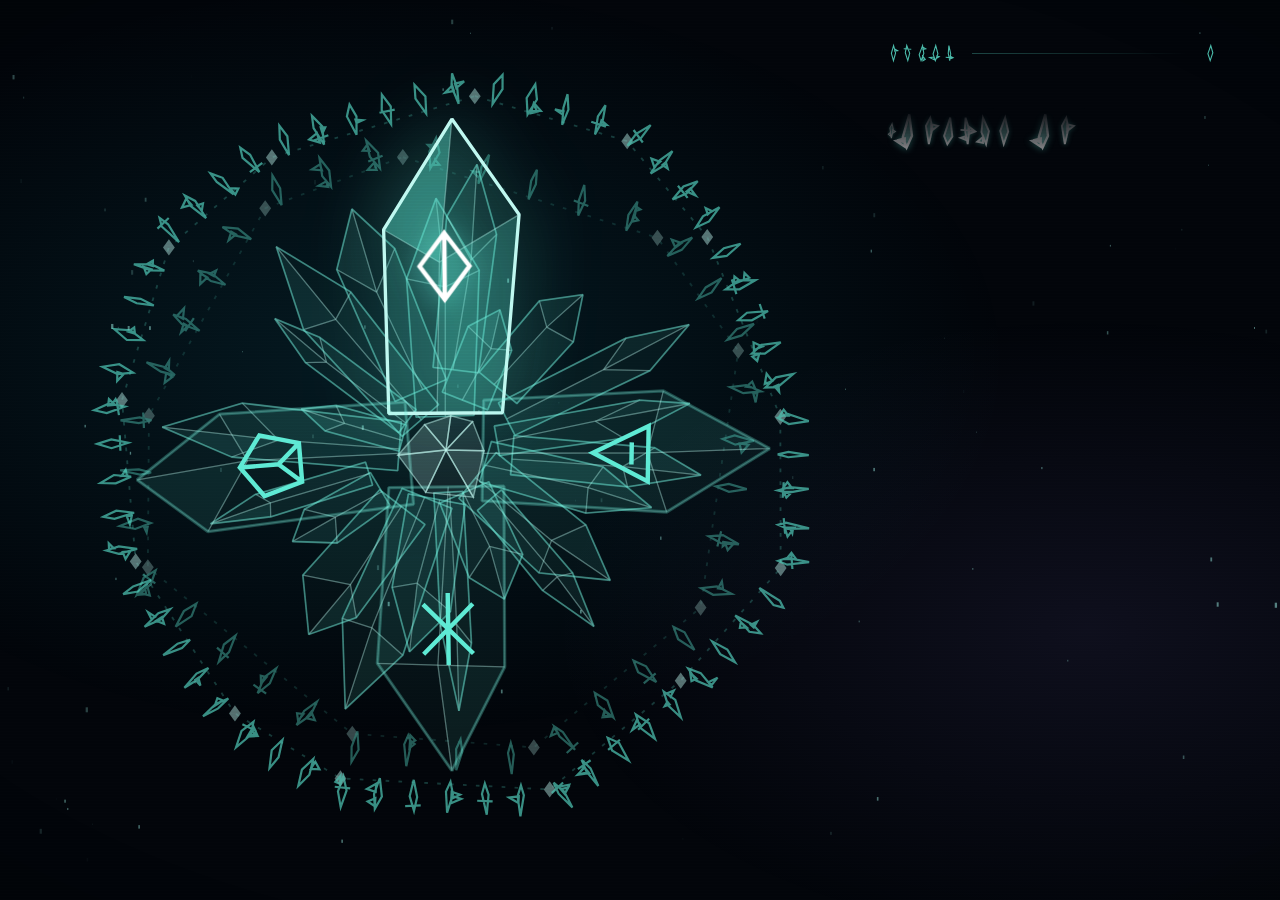
==== commit 35cd7ba7: "alien: маяк — вращающееся скопление кристаллов, фото в неровном кристалле, QR из кубиков в кристалле" ====
--- a/alien/index.html
+++ b/alien/index.html
@@ -60,6 +60,18 @@
   .mem img { width: 100%; height: 100%; object-fit: cover; filter: saturate(.55) contrast(1.15) brightness(1.05) sepia(.2) hue-rotate(140deg); mix-blend-mode: screen; }
   .mem::before { content: ''; position: absolute; inset: 0; z-index: 2; background: repeating-linear-gradient(0deg, rgba(0, 0, 0, .35) 0 2px, transparent 2px 4px); }
   .mem::after { content: ''; position: absolute; inset: 0; z-index: 3; background: linear-gradient(180deg, rgba(94, 234, 212, .2), transparent 30%, transparent 70%, rgba(167, 139, 250, .25)); }
+  .mem .ill { position: absolute; inset: 0; display: none; background: #020a10; }
+  .mem .ill svg { width: 100%; height: 100%; display: block; }
+  .mem.svg .ill { display: block; }
+  .mem.svg img { display: none; }
+  .mem.glitch .ill { animation: glitch .35s steps(2) 3; }
+  .ill .dash { animation: dash 3s linear infinite; }
+  @keyframes dash { to { stroke-dashoffset: -40; } }
+  .ill .blink { animation: blink 2.4s ease-in-out infinite; }
+  .ill .blink.d1 { animation-delay: .6s; } .ill .blink.d2 { animation-delay: 1.2s; } .ill .blink.d3 { animation-delay: 1.8s; }
+  @keyframes blink { 50% { opacity: .25; } }
+  .ill .ghost { animation: ghost 4s steps(1) infinite; }
+  @keyframes ghost { 0%, 100% { opacity: 1; } 43% { opacity: .35; } 46% { opacity: 1; } 71% { opacity: .55; transform: translateX(3px); } 73% { opacity: 1; transform: none; } }
   .mem.glitch img { animation: glitch .35s steps(2) 3; }
   @keyframes glitch { 0% { transform: translate(1.2%, 0) skewX(-4deg); clip-path: inset(12% 0 50% 0); } 50% { transform: translate(-1.5%, .5%); clip-path: inset(55% 0 8% 0); } 100% { transform: none; clip-path: none; } }
 
@@ -121,17 +133,26 @@
   /* ---------- C. Маяк Четырёх Домов ---------- */
   #cRose { position: absolute; left: 6vw; top: 50%; transform: translateY(-50%); width: 82vh; height: 82vh; }
   #cRose svg.rose { position: absolute; inset: 0; width: 100%; height: 100%; overflow: visible; }
-  .sector { fill: rgba(94, 234, 212, .05); stroke: var(--line); stroke-width: 1.5; transition: fill 1.5s, stroke 1.5s; }
-  .sector.on { fill: rgba(94, 234, 212, .22); stroke: var(--ice); filter: drop-shadow(0 0 12px rgba(94, 234, 212, .6)); }
-  .sector.past { fill: rgba(94, 234, 212, .1); }
-  .sigil { fill: none; stroke: var(--cy); stroke-width: 2.2; transition: stroke 1.5s; }
-  .sigil.on { stroke: #fff; filter: drop-shadow(0 0 6px var(--cy)); }
-  #cRing { position: absolute; inset: -3%; animation: rot 90s linear infinite; }
-  #cRing2 { position: absolute; inset: 6%; animation: rot 140s linear infinite reverse; opacity: .6; }
+  #cCluster { animation: rot 170s linear infinite; }
+  #cRing { position: absolute; inset: -4%; animation: rot 120s linear infinite reverse; opacity: .8; }
+  #cRing2 { position: absolute; inset: 7%; animation: rot 80s linear infinite; opacity: .5; }
   @keyframes rot { to { transform: rotate(360deg); } }
-  #cCore { position: absolute; left: 50%; top: 50%; width: 38%; height: 38%; transform: translate(-50%, -50%); border-radius: 50%; background: radial-gradient(circle, rgba(2, 12, 20, .95) 60%, rgba(94, 234, 212, .15)); border: 1px solid var(--line); overflow: hidden; }
+  .shard { stroke: rgba(94, 234, 212, .38); stroke-width: .5; stroke-linejoin: bevel; }
+  .shard .fa { stroke: rgba(191, 248, 240, .22); stroke-width: .35; }
+  .shard .fa { fill: rgba(94, 234, 212, calc(var(--a) * var(--k, 1))); }
+  .sector { stroke: var(--line); stroke-width: .9; transition: stroke 1.5s, filter 1.5s; }
+  .sector.on { stroke: var(--ice); filter: drop-shadow(0 0 10px rgba(94, 234, 212, .7)); }
+  .sector.on { --k: 3.4; }
+  .sector.past { --k: 1.8; }
+  .heart { animation: beat 5s ease-in-out infinite; transform-origin: 0 0; }
+  @keyframes beat { 50% { transform: scale(1.08); filter: drop-shadow(0 0 8px rgba(94, 234, 212, .8)); } }
+  .sigil { fill: none; stroke: var(--cy); stroke-width: 1.6; transition: stroke 1.5s; }
+  .sigil.on { stroke: #fff; filter: drop-shadow(0 0 5px var(--cy)); }
   #cSeal { left: 50%; top: 50%; width: 30%; height: 30%; transform: translate(-50%, -50%); z-index: 3; }
-  #cMem { inset: 0; border-radius: 50%; overflow: hidden; z-index: 2; }
+  #cMem { left: 50%; top: 50%; width: 64%; height: 64%; transform: translate(-50%, -50%); z-index: 4; background: #020a10; }
+  #cMem .fx { position: absolute; inset: 0; width: 100%; height: 100%; z-index: 4; mix-blend-mode: screen; pointer-events: none; }
+  #cMemEdge { position: absolute; left: 50%; top: 50%; width: 64%; height: 64%; transform: translate(-50%, -50%); z-index: 5; overflow: visible; opacity: 0; transition: opacity 1.6s; pointer-events: none; }
+  #cMem.on + #cMemEdge { opacity: 1; }
   #cTx { left: calc(6vw + 90vh); right: 5vw; top: 12vh; bottom: 10vh; -webkit-mask-image: linear-gradient(180deg, transparent, #000 12%); mask-image: linear-gradient(180deg, transparent, #000 12%); }
   #cHead { position: absolute; left: calc(6vw + 90vh); right: 5vw; top: 5vh; display: flex; align-items: center; gap: 2vh; }
 
@@ -147,14 +168,14 @@
   body.menu { cursor: default; }
 </style>
 </head>
-<body data-view="archive" data-qr="pulse" data-script="piqad">
+<body data-view="beacon" data-qr="pulse" data-script="crystal">
 <div id="bg"></div>
 <canvas id="dust"></canvas>
 
 <!-- A. Кристаллический архив -->
 <section class="stage" id="vArchive">
   <div id="aCrystal"><div class="ring"></div><div class="ring r2"></div><div class="cr" id="aCr"></div><div class="core"></div></div>
-  <div class="mem" id="aMem"><img alt=""></div>
+  <div class="mem" id="aMem"><img alt=""><div class="ill"></div></div>
   <div id="aHead"><div class="facets" data-facets></div><span class="lbl" data-lbl="archive"></span><div class="bar"></div><span class="lbl" data-num></span></div>
   <div class="tx" id="aTx"><div class="tx-in"></div></div>
   <div class="seal" id="aSeal"><canvas></canvas></div>
@@ -169,7 +190,7 @@
   </div>
   <div id="bMid">
     <div id="bTxWrap"><div style="position:absolute;top:-1vh;left:2vw"><div class="facets" data-facets></div></div><div class="tx" id="bTx" style="top:5vh"><div class="tx-in"></div></div></div>
-    <div style="position:relative"><div id="bHexEmpty"></div><div class="mem" id="bMem" style="position:absolute;inset:0"><img alt=""></div></div>
+    <div style="position:relative"><div id="bHexEmpty"></div><div class="mem" id="bMem" style="position:absolute;inset:0"><img alt=""><div class="ill"></div></div></div>
   </div>
   <div id="bSteps"></div>
   <div class="seal" id="bSeal"><canvas></canvas></div>
@@ -180,9 +201,10 @@
   <div id="cRose">
     <svg class="rose" id="cRing" viewBox="-100 -100 200 200"></svg>
     <svg class="rose" id="cRing2" viewBox="-100 -100 200 200"></svg>
-    <svg class="rose" id="cSectors" viewBox="-100 -100 200 200"></svg>
-    <div id="cCore"><div class="mem" id="cMem" style="position:absolute"><img alt=""></div></div>
+    <svg class="rose" id="cCluster" viewBox="-100 -100 200 200"></svg>
     <div class="seal" id="cSeal"><canvas></canvas></div>
+    <div class="mem" id="cMem"><img alt=""><div class="ill"></div><svg class="fx" viewBox="0 0 100 100" preserveAspectRatio="none"></svg></div>
+    <svg id="cMemEdge" viewBox="0 0 100 100" preserveAspectRatio="none"></svg>
   </div>
   <div id="cHead"><span class="lbl" data-lbl="beacon"></span><div class="bar" style="flex:1;height:1px;background:linear-gradient(90deg,var(--line),transparent)"></div><span class="lbl" data-num></span></div>
   <div class="tx" id="cTx"><div class="tx-in"></div></div>
@@ -219,12 +241,13 @@
   };
   const params0 = new URLSearchParams(location.search);
   if (params0.get('fast')) { const f = +params0.get('fast') || 6; ['holdAfterText', 'memory', 'between'].forEach(k => T[k] /= f); T.segSpeed *= f; T.crystalCps *= f; T.fast = f; }   // для проверки
-  const MEMS = { 1: 'img/memory_cave.jpg', 2: 'img/memory_witness.jpg', 3: 'img/memory_peaks.jpg', 4: 'img/memory_cave.jpg' };
+  // воспоминания каждой записи: фото (img/…) или схема (ключ ILL)
+  const MEMS = { 1: ['img/memory_cave.jpg', 'shell'], 2: ['img/memory_witness.jpg'], 3: ['img/memory_peaks.jpg', 'starmap'], 4: ['cradle', 'shell'] };
   const params = new URLSearchParams(location.search);
   let saved = {}; try { saved = JSON.parse(localStorage.getItem('alien_cfg') || '{}'); } catch (e) {}
   const cfg = {
-    view: params.get('view') || saved.view || 'archive',
-    script: params.get('script') || saved.script || 'piqad',
+    view: params.get('view') || saved.view || 'beacon',
+    script: params.get('script') || saved.script || 'crystal',
     qr: params.get('qr') || saved.qr || 'pulse'
   };
   const $ = s => document.querySelector(s), $$ = s => [...document.querySelectorAll(s)];
@@ -359,8 +382,8 @@
     const cells = [];
     for (let y = 0; y < n; y++) for (let x = 0; x < n; x++) if (q.m[y][x] === '1') cells.push({ x: tg.x + (x + Q) * s, y: tg.y + (y + Q) * s });
     const src = (document.querySelector(`body[data-view="${cfg.view}"] .stage .tx`) || document.body).getBoundingClientRect();
-    parts = cells.map(c => ({ tx: c.x, ty: c.y, x: src.left + Math.random() * src.width, y: src.top + Math.random() * src.height, r: Math.random() * Math.PI }));
-    pState = { tg, s, t0: performance.now(), phase: 'build' };
+    parts = cells.map(c => ({ tx: c.x, ty: c.y, x: src.left + Math.random() * src.width, y: src.top + Math.random() * src.height, r: (Math.random() - .5) * 4 * Math.PI, d: .45 + Math.random() * .5 }));
+    pState = { tg, s, t0: performance.now(), phase: 'build', frame: crystalFrame(rec, tg, s) };
     fadeText(true);
     await sleep(T.qrBuild); if (epoch !== run.epoch) return endPulse();
     pState.phase = 'hold'; await sleep(T.qrHold); if (epoch !== run.epoch) return endPulse();
@@ -369,26 +392,62 @@
     await sleep(T.qrBreak); endPulse(); fadeText(false);
   }
   function endPulse() { pState = null; parts = []; px2.clearRect(0, 0, pc.width, pc.height); fadeText(false); }
+  // неровный кристалл вокруг QR: внешний контур + грани; тихая зона внутри остаётся ровным тёмным квадратом
+  function crystalFrame(rec, tg, s) {
+    const r = rng(900 + rec * 31), cx = tg.x + tg.size / 2, cy = tg.y + tg.size / 2, h = tg.size / 2 + s * .5, K = 12, pts = [];
+    for (let i = 0; i < K; i++) {
+      const a = (i + (r() - .5) * .55) / K * Math.PI * 2 - Math.PI / 2, b = h / Math.max(Math.abs(Math.cos(a)), Math.abs(Math.sin(a)));
+      const rr = b * (1.1 + r() * .3) + (i % 4 === 1 ? h * (.25 + r() * .3) : 0);   // иногда — выступающий шип
+      pts.push([Math.max(10, Math.min(innerWidth - 10, cx + Math.cos(a) * rr)), Math.max(10, Math.min(innerHeight - 10, cy + Math.sin(a) * rr))]);
+    }
+    const sq = [[cx - h, cy - h], [cx + h, cy - h], [cx + h, cy + h], [cx - h, cy + h]];
+    const near = q => sq.reduce((b, x) => Math.hypot(x[0] - q[0], x[1] - q[1]) < Math.hypot(b[0] - q[0], b[1] - q[1]) ? x : b);
+    return { pts, sq, near, al: pts.map(() => .05 + r() * .16), cx, cy };
+  }
+  function drawFrame(F, alpha) {
+    const c = px2, n = F.pts.length;
+    c.save(); c.globalAlpha = alpha;
+    for (let i = 0; i < n; i++) {
+      const a = F.pts[i], b = F.pts[(i + 1) % n];
+      c.beginPath(); c.moveTo(F.cx, F.cy); c.lineTo(...a); c.lineTo(...b); c.closePath();
+      c.fillStyle = `rgba(94,234,212,${F.al[i]})`; c.fill();
+      c.beginPath(); c.moveTo(...a); c.lineTo(...F.near(a)); c.strokeStyle = 'rgba(191,248,240,.3)'; c.lineWidth = 1; c.stroke();
+    }
+    c.beginPath(); F.pts.forEach((q, i) => i ? c.lineTo(...q) : c.moveTo(...q)); c.closePath();
+    c.strokeStyle = '#bff8f0'; c.lineWidth = 1.6; c.shadowColor = '#5eead4'; c.shadowBlur = 14; c.stroke(); c.shadowBlur = 0;
+    // тихая зона — тёмная, без неё код не читается
+    c.fillStyle = '#020a10'; c.fillRect(F.sq[0][0], F.sq[0][1], F.sq[1][0] - F.sq[0][0], F.sq[2][1] - F.sq[0][1]);
+    c.strokeStyle = 'rgba(94,234,212,.35)'; c.lineWidth = 1; c.strokeRect(F.sq[0][0], F.sq[0][1], F.sq[1][0] - F.sq[0][0], F.sq[2][1] - F.sq[0][1]);
+    c.restore();
+  }
+  // кубик: лицевая грань светлая, верх и бок — объём; при d = 0 остаётся ровный квадрат модуля
+  function cube(x, y, sz, d, rot) {
+    const c = px2;
+    c.save(); c.translate(x + sz / 2, y + sz / 2); if (rot) c.rotate(rot);
+    const h = sz / 2;
+    if (d > .4) {
+      c.fillStyle = '#ffffff'; c.beginPath(); c.moveTo(-h, -h); c.lineTo(-h + d, -h - d); c.lineTo(h + d, -h - d); c.lineTo(h, -h); c.closePath(); c.fill();
+      c.fillStyle = '#2bb5a6'; c.beginPath(); c.moveTo(h, -h); c.lineTo(h + d, -h - d); c.lineTo(h + d, h - d); c.lineTo(h, h); c.closePath(); c.fill();
+    }
+    c.fillStyle = '#bff8f0'; c.fillRect(-h - .4, -h - .4, sz + .8, sz + .8);
+    c.restore();
+  }
   function drawPulse(now) {
     px2.clearRect(0, 0, pc.width, pc.height);
     if (!pState) return;
-    const { tg, s } = pState;
+    const { s } = pState;
     if (pState.phase !== 'break') {
       const k = Math.min(1, (now - pState.t0) / (T.qrBuild * 1000)), e = 1 - Math.pow(1 - k, 3);
-      px2.globalAlpha = Math.min(1, k * 1.4);
-      px2.fillStyle = '#020a10'; px2.fillRect(tg.x - s * .5, tg.y - s * .5, tg.size + s, tg.size + s);   // тихая зона
-      px2.strokeStyle = 'rgba(94,234,212,.5)'; px2.lineWidth = 1.5; px2.strokeRect(tg.x - s * .5, tg.y - s * .5, tg.size + s, tg.size + s);
-      px2.globalAlpha = 1;
+      drawFrame(pState.frame, Math.min(1, k * 1.4));
       for (const p of parts) {
-        const x = p.x + (p.tx - p.x) * e, y = p.y + (p.ty - p.y) * e, sz = s * (.35 + .65 * e);
-        px2.save(); px2.translate(x + s / 2, y + s / 2); px2.rotate(p.r * (1 - e));
-        px2.fillStyle = '#bff8f0'; px2.shadowColor = '#5eead4'; px2.shadowBlur = pState.phase === 'hold' ? 0 : 10 * (1 - e);
-        px2.fillRect(-sz / 2, -sz / 2, sz + .5, sz + .5); px2.restore();
+        const x = p.x + (p.tx - p.x) * e, y = p.y + (p.ty - p.y) * e, sz = s * (.4 + .6 * e);
+        cube(x, y, sz, sz * p.d * (1 - e), p.r * (1 - e));
       }
     } else {
       const k = Math.min(1, (now - pState.t1) / (T.qrBreak * 1000)), e = k * k;
+      drawFrame(pState.frame, 1 - k);
       px2.globalAlpha = 1 - k;
-      for (const p of parts) { const x = p.bx + (p.ex - p.bx) * e, y = p.by + (p.ey - p.by) * e; px2.fillStyle = '#bff8f0'; px2.fillRect(x, y, s * (1 - e * .7), s * (1 - e * .7)); }
+      for (const p of parts) { const x = p.bx + (p.ex - p.bx) * e, y = p.by + (p.ey - p.by) * e, sz = s * (1 - e * .5); cube(x, y, sz, sz * p.d * Math.min(1, e * 3), p.r * e); }
       px2.globalAlpha = 1;
     }
   }
@@ -442,29 +501,194 @@
   }
 
   /* ---------------- вид C: роза четырёх домов ---------------- */
-  (function buildRose() {
-    const S = $('#cSectors'); let html = '';
-    const arc = (a0, a1, r0, r1) => { const p = (a, r) => `${(Math.cos(a) * r).toFixed(2)} ${(Math.sin(a) * r).toFixed(2)}`; return `M${p(a0, r1)} A${r1} ${r1} 0 0 1 ${p(a1, r1)} L${p(a1, r0)} A${r0} ${r0} 0 0 0 ${p(a0, r0)} Z`; };
+  /* ---------------- вид C: маяк — скопление кристаллов ---------------- */
+  const gD = k => glyph(k).match(/d="([^"]+)"/)[1];
+  const P = (x, y) => `${x.toFixed(1)} ${y.toFixed(1)}`;
+  // один кристалл-осколок: основание у центра, остриё наружу, 4 грани разной яркости
+  function shardSvg(r, ang, r0, L, w, cls, extra) {
+    const ca = Math.cos(ang), sa = Math.sin(ang), T = (x, y) => [r0 * ca + x * ca - y * sa, r0 * sa + x * sa + y * ca];
+    const pts = [[0, -w * .45], [L * (.62 + r() * .14), -w * (.42 + r() * .2)], [L, (r() - .5) * w * .25], [L * (.6 + r() * .14), w * (.42 + r() * .2)], [0, w * .45]];
+    const M = [L * (.5 + r() * .15), (r() - .5) * w * .2], O = [0, (r() - .5) * w * .2];
+    const faces = [[pts[0], pts[1], M, O], [pts[1], pts[2], M], [pts[2], pts[3], M], [pts[3], pts[4], O, M]];
+    const poly = a => 'M' + a.map(q => P(...T(...q))).join(' L') + 'Z';
+    let h = `<g class="shard ${cls || ''}" ${extra || ''}>`;
+    faces.forEach((f, i) => { const al = [.05, .1, .03, .07][i] * (.7 + r() * .6); h += `<path class="fa" d="${poly(f)}" style="--a:${al.toFixed(3)}"/>`; });
+    h += `<path d="${poly(pts)}" fill="none"/></g>`;
+    return h;
+  }
+  // неровный многоугольник вокруг центра
+  function ragged(r, K, r0, r1) {
+    return Array.from({ length: K }, (_, i) => { const a = (i + (r() - .5) * .5) / K * Math.PI * 2 - Math.PI / 2, rr = r0 + r() * (r1 - r0); return [Math.cos(a) * rr, Math.sin(a) * rr]; });
+  }
+  const SIGILS = ['<path d="M0 -12 L9 0 L0 12 L-9 0Z M0 -12 L0 12"/>', '<path d="M-10 -8 L10 -8 L0 12Z M-4 -2 L4 -2"/>', '<path d="M-9 -9 L9 9 M9 -9 L-9 9 M0 -13 L0 13"/>', '<path d="M0 -12 L11 -4 L7 10 L-7 10 L-11 -4Z M0 -12 L0 2 L7 10 M0 2 L-7 10"/>'];
+  (function buildCluster() {
+    const r = rng(4073); let h = '';
+    // мелкие кристаллы — фон скопления
+    for (let i = 0; i < 22; i++) {
+      const a = (i / 22) * Math.PI * 2 + (r() - .5) * .25;
+      h += shardSvg(r, a, 8 + r() * 14, 26 + r() * 40, 7 + r() * 11);
+    }
+    // четыре Дома — большие кристаллы со знаками
     for (let i = 0; i < 4; i++) {
-      const a0 = -Math.PI / 2 + i * Math.PI / 2 + .06, a1 = a0 + Math.PI / 2 - .12, am = (a0 + a1) / 2;
-      html += `<path class="sector" data-sec="${i}" d="${arc(a0, a1, 22, 78)}"/>`;
-      const cx = Math.cos(am) * 52, cy = Math.sin(am) * 52;
-      html += `<g class="sigil" data-sig="${i}" transform="translate(${cx.toFixed(1)} ${cy.toFixed(1)}) scale(.9)">${['<path d="M0 -12 L9 0 L0 12 L-9 0Z M0 -12 L0 12"/>', '<path d="M-10 -8 L10 -8 L0 12Z M-4 -2 L4 -2"/>', '<path d="M-9 -9 L9 9 M9 -9 L-9 9 M0 -13 L0 13"/>', '<path d="M0 -12 L11 -4 L7 10 L-7 10 L-11 -4Z M0 -12 L0 2 L7 10 M0 2 L-7 10"/>'][i]}</g>`;
-    }
-    S.innerHTML = html;
-    const ring = (el, r, count, key) => {
-      let h = `<circle r="${r}" fill="none" stroke="rgba(94,234,212,.25)" stroke-dasharray="1 3"/>`;
+      const a = -Math.PI / 2 + i * Math.PI / 2 + (r() - .5) * .18, L = 74 + r() * 12, w = 30 + r() * 8;
+      h += shardSvg(r, a, 10, L, w, 'sector', `data-sec="${i}"`);
+      const d = 10 + L * .5;
+      h += `<g class="sigil" data-sig="${i}" transform="translate(${P(Math.cos(a) * d, Math.sin(a) * d).replace(' ', ' ')}) rotate(${(a * 180 / Math.PI + 90).toFixed(1)}) scale(.75)">${SIGILS[i]}</g>`;
+    }
+    // сердце скопления
+    const hp = ragged(r, 7, 9, 15);
+    h += `<g class="heart">` + hp.map((q, i) => { const n = hp[(i + 1) % hp.length]; return `<path d="M0 0 L${P(...q)} L${P(...n)}Z" style="fill:rgba(191,248,240,${(.08 + r() * .2).toFixed(2)})" stroke="rgba(191,248,240,.5)" stroke-width=".4"/>`; }).join('') + `</g>`;
+    $('#cCluster').innerHTML = h;
+    // внешние кольца знаков — неровные многоугольники
+    const ring = (el, K, r0, r1, count, key) => {
+      const pts = ragged(r, K, r0, r1); pts.push(pts[0]);
+      const seg = []; let tot = 0;
+      for (let i = 0; i < K; i++) { const [a, b] = [pts[i], pts[i + 1]], l = Math.hypot(b[0] - a[0], b[1] - a[1]); seg.push({ a, b, l, s: tot }); tot += l; }
+      let g = `<path d="M${pts.map(q => P(...q)).join(' L')}" fill="none" stroke="rgba(94,234,212,.28)" stroke-width=".5" stroke-dasharray="1 2.5"/>`;
+      pts.slice(0, K).forEach(q => g += `<path d="M${P(q[0], q[1] - 2.2)} L${P(q[0] + 1.6, q[1])} L${P(q[0], q[1] + 2.2)} L${P(q[0] - 1.6, q[1])}Z" fill="rgba(191,248,240,.55)"/>`);
       for (let i = 0; i < count; i++) {
-        const a = i / count * 360;
-        h += `<g transform="rotate(${a}) translate(0 ${-r - 2}) scale(.35)" opacity=".75">${glyph(key + i).replace('<svg viewBox="0 0 20 30">', '').replace('</svg>', '').replace('<path', '<path transform="translate(-10 -15)" fill="none" stroke="#5eead4" stroke-width="2"')}</g>`;
+        const d = (i + .5) / count * tot, sg = seg.find(x => d >= x.s && d < x.s + x.l) || seg[seg.length - 1], k = (d - sg.s) / sg.l;
+        const x = sg.a[0] + (sg.b[0] - sg.a[0]) * k, y = sg.a[1] + (sg.b[1] - sg.a[1]) * k, an = Math.atan2(sg.b[1] - sg.a[1], sg.b[0] - sg.a[0]) * 180 / Math.PI;
+        g += `<g transform="translate(${P(x, y)}) rotate(${an.toFixed(1)}) translate(0 -3.5) scale(.3)" opacity=".75"><path transform="translate(-10 -15)" d="${gD(key + i)}" fill="none" stroke="#5eead4" stroke-width="2"/></g>`;
       }
-      el.innerHTML = h;
+      el.innerHTML = g;
     };
-    ring($('#cRing'), 92, 64, 'ring'); ring($('#cRing2'), 82, 40, 'ringb');
+    ring($('#cRing'), 13, 88, 97, 60, 'ring'); ring($('#cRing2'), 9, 80, 88, 36, 'ringb');
+    // окно воспоминаний — неоднородный кристалл: неровный контур + грани поверх
+    const rm = rng(1977), K = 9;
+    const out = Array.from({ length: K }, (_, i) => { const a = (i + (rm() - .5) * .7) / K * Math.PI * 2 - Math.PI / 2, rr = (i % 3 === 2 ? 36 : 43) + rm() * 8; return [50 + Math.cos(a) * rr, 50 + Math.sin(a) * rr]; });
+    const inn = [[38 + rm() * 8, 36 + rm() * 8], [58 + rm() * 8, 44 + rm() * 10], [42 + rm() * 10, 60 + rm() * 8]];
+    $('#cMem').style.clipPath = `polygon(${out.map(q => `${q[0].toFixed(1)}% ${q[1].toFixed(1)}%`).join(',')})`;
+    let fx = '';
+    out.forEach((q, i) => {
+      const n = out[(i + 1) % K], c = inn.reduce((b, x) => Math.hypot(x[0] - q[0], x[1] - q[1]) < Math.hypot(b[0] - q[0], b[1] - q[1]) ? x : b);
+      fx += `<path d="M${P(...q)} L${P(...n)} L${P(...c)}Z" fill="rgba(191,248,240,${(rm() * .13).toFixed(3)})" stroke="rgba(191,248,240,.28)" stroke-width=".25" vector-effect="non-scaling-stroke"/>`;
+    });
+    fx += `<path d="M${inn.map(q => P(...q)).join(' L')}Z" fill="rgba(167,139,250,.06)" stroke="rgba(191,248,240,.22)" stroke-width=".25" vector-effect="non-scaling-stroke"/>`;
+    $('#cMem .fx').innerHTML = fx;
+    $('#cMemEdge').innerHTML = `<path d="M${out.map(q => P(...q)).join(' L')}Z" fill="none" stroke="#bff8f0" stroke-width="1.5" vector-effect="non-scaling-stroke" style="filter:drop-shadow(0 0 6px #5eead4)"/>` +
+      out.map((q, i) => i % 3 ? '' : (() => { const a = Math.atan2(q[1] - 50, q[0] - 50), l = 6 + rm() * 7, w = .9; return `<path d="M${P(q[0] - Math.sin(a) * w * 3, q[1] + Math.cos(a) * w * 3)} L${P(q[0] + Math.cos(a) * l, q[1] + Math.sin(a) * l)} L${P(q[0] + Math.sin(a) * w * 3, q[1] - Math.cos(a) * w * 3)}Z" fill="rgba(94,234,212,.25)" stroke="#bff8f0" stroke-width=".8" vector-effect="non-scaling-stroke"/>`; })()).join('');
   })();
 
   /* ---------------- кристалл вида A ---------------- */
   (function buildCrystal() { const c = $('#aCr'); for (let i = 0; i < 6; i++) { const f = document.createElement('div'); f.className = 'face'; f.style.transform = `rotateY(${i * 60}deg) translateZ(11vh)`; c.appendChild(f); } })();
+
+  /* ---------------- схемы-воспоминания (без читаемого текста) ---------------- */
+  const ILL = (() => {
+    const bg = '<rect width="400" height="400" fill="#020a10"/>';
+    const lbl = (key, x, y, sc, col) => `<g transform="translate(${x} ${y}) scale(${sc || .7})"><path transform="translate(-10 -15)" d="${gD(key)}" fill="none" stroke="${col || '#5eead4'}" stroke-width="2"/></g>`;
+    const word = (key, n, x, y, sc) => Array.from({ length: n }, (_, i) => lbl(key + i, x + i * 10 * (sc || .6) * 1.6, y, sc || .6)).join('');
+    const dots = (n, x, y) => Array.from({ length: n }, (_, i) => `<path d="M${x + i * 7} ${y - 3} L${x + i * 7 + 2.5} ${y} L${x + i * 7} ${y + 3} L${x + i * 7 - 2.5} ${y}Z" fill="#bff8f0"/>`).join('');
+    const pts = a => 'M' + a.map(q => q.join(' ')).join(' L') + 'Z';
+    const mir = a => a.map(([x, y]) => [400 - x, y]);
+
+    // 03: путь Бетельгейзе → точка Сигма, четыре траектории Стражей
+    function starmap() {
+      const r = rng(303), B = [88, 104], S = [302, 296];
+      let h = `<svg viewBox="0 0 400 400" preserveAspectRatio="xMidYMid meet"><defs><radialGradient id="smB"><stop offset="0" stop-color="#fff1dc"/><stop offset=".35" stop-color="#fdba74" stop-opacity=".85"/><stop offset="1" stop-color="#f97316" stop-opacity="0"/></radialGradient>
+        <radialGradient id="smN"><stop offset="0" stop-color="#a78bfa" stop-opacity=".18"/><stop offset="1" stop-color="#a78bfa" stop-opacity="0"/></radialGradient></defs>${bg}
+        <ellipse cx="210" cy="190" rx="190" ry="90" transform="rotate(38 210 190)" fill="url(#smN)"/>`;
+      for (let i = 1; i <= 5; i++) h += `<circle cx="${S[0]}" cy="${S[1]}" r="${i * 42}" fill="none" stroke="rgba(94,234,212,.1)" stroke-dasharray="2 5"/>`;
+      for (let i = 0; i < 12; i++) { const a = i / 12 * Math.PI * 2; h += `<path d="M${S[0]} ${S[1]} L${(S[0] + Math.cos(a) * 260).toFixed(0)} ${(S[1] + Math.sin(a) * 260).toFixed(0)}" stroke="rgba(94,234,212,.06)"/>`; }
+      const st = [];
+      for (let i = 0; i < 150; i++) { const x = r() * 400, y = r() * 400, s = .3 + r() * r() * 1.6; st.push([x, y]); h += `<circle cx="${x.toFixed(0)}" cy="${y.toFixed(0)}" r="${s.toFixed(2)}" fill="#bff8f0" opacity="${(.3 + r() * .6).toFixed(2)}" ${r() < .08 ? `class="blink d${i % 4}"` : ''}/>`; }
+      for (let i = 0; i < 9; i++) { const a = st[Math.floor(r() * st.length)], b = st.reduce((m, q) => q !== a && Math.hypot(q[0] - a[0], q[1] - a[1]) < Math.hypot(m[0] - a[0], m[1] - a[1]) ? q : m, [9e9, 9e9]); h += `<path d="M${a.map(v => v.toFixed(0)).join(' ')} L${b.map(v => v.toFixed(0)).join(' ')}" stroke="rgba(167,139,250,.3)" stroke-width=".7"/>`; }
+      // четыре траектории: первая пройдена почти целиком, остальные вылетели позже (через 4, 9 и 21 светило)
+      const C = [[[150, 30], [330, 150]], [[210, 120], [250, 210]], [[70, 250], [190, 330]], [[20, 170], [120, 390]]];
+      const prog = [.9, .64, .4, .12], col = ['#bff8f0', '#5eead4', '#7dd3fc', '#a78bfa'], dash = ['', '7 5', '4 4', '1.5 4'];
+      const bz = (c, t) => [0, 1].map(k => (1 - t) ** 3 * B[k] + 3 * (1 - t) ** 2 * t * c[0][k] + 3 * (1 - t) * t * t * c[1][k] + t ** 3 * S[k]);
+      C.forEach((c, i) => {
+        h += `<path d="M${B.join(' ')} C${c[0].join(' ')} ${c[1].join(' ')} ${S.join(' ')}" fill="none" stroke="${col[i]}" stroke-opacity="${i ? .7 : .9}" stroke-width="${i ? 1.1 : 1.6}" ${dash[i] ? `stroke-dasharray="${dash[i]}" class="dash"` : ''}/>`;
+        const [x, y] = bz(c, prog[i]), [x2, y2] = bz(c, prog[i] + .01), a = Math.atan2(y2 - y, x2 - x) * 180 / Math.PI;
+        h += `<g transform="translate(${x.toFixed(1)} ${y.toFixed(1)}) rotate(${a.toFixed(1)})"><path d="M8 0 L-6 -5 L-3 0 L-6 5Z" fill="${col[i]}" style="filter:drop-shadow(0 0 4px ${col[i]})"/></g>`;
+        h += `<g transform="translate(${(x + 10).toFixed(0)} ${(y + 12).toFixed(0)})">${dots(i + 1, 0, 0)}</g>`;
+      });
+      // Бетельгейзе — красный сверхгигант
+      h += `<circle cx="${B[0]}" cy="${B[1]}" r="40" fill="url(#smB)"/><circle cx="${B[0]}" cy="${B[1]}" r="9" fill="#fff1dc"/>`;
+      for (let i = 0; i < 8; i++) { const a = i / 8 * Math.PI * 2 + .2, l = i % 2 ? 22 : 34; h += `<path d="M${(B[0] + Math.cos(a) * 12).toFixed(1)} ${(B[1] + Math.sin(a) * 12).toFixed(1)} L${(B[0] + Math.cos(a) * l).toFixed(1)} ${(B[1] + Math.sin(a) * l).toFixed(1)}" stroke="#fdba74" stroke-width="${i % 2 ? .8 : 1.4}"/>`; }
+      h += `<circle cx="${B[0]}" cy="${B[1]}" r="48" fill="none" stroke="rgba(253,186,116,.4)" stroke-dasharray="3 4"/>` + word('betel', 3, B[0] - 22, B[1] + 66, .6);
+      // точка Сигма — место встречи каравана
+      h += `<g transform="translate(${S[0]} ${S[1]})"><circle r="16" fill="none" stroke="#bff8f0" class="blink"/><circle r="27" fill="none" stroke="rgba(94,234,212,.5)" stroke-dasharray="2 3" class="blink d2"/>
+        <path d="M0 -12 L7 0 L0 12 L-7 0Z M0 -12 L0 12 M-7 0 L7 0" fill="rgba(191,248,240,.3)" stroke="#fff" stroke-width="1.2" style="filter:drop-shadow(0 0 6px #5eead4)"/>
+        ${[0, 1, 2, 3].map(k => `<path d="M0 -34 L0 -40" stroke="#bff8f0" transform="rotate(${k * 90 + 45})"/>`).join('')}</g>` + word('sigma', 3, S[0] - 16, S[1] - 52, .6);
+      return h + '</svg>';
+    }
+
+    // 04: колыбель — внешние гребни, инфузионный клапан, приёмный кристалл (подсказка к Обратному Протоколу)
+    function cradle() {
+      let h = `<svg viewBox="0 0 400 400" preserveAspectRatio="xMidYMid meet">${bg}`;
+      for (let i = 0; i <= 400; i += 20) h += `<path d="M${i} 0 V400 M0 ${i} H400" stroke="rgba(94,234,212,.055)"/>`;
+      const line = 'stroke="#5eead4" stroke-width="1.3" stroke-linejoin="bevel"';
+      // корпус
+      h += `<path d="M58 210 L92 164 L318 164 L344 210 L318 256 L92 256Z" fill="rgba(94,234,212,.05)" ${line}/>
+        <path d="M70 210 L98 172 L312 172 L334 210 L312 248 L98 248Z" fill="none" stroke="rgba(94,234,212,.35)" stroke-dasharray="3 3"/>
+        <path d="M205 164 V256" stroke="rgba(191,248,240,.4)" stroke-dasharray="6 3"/>`;
+      // спящий внутри
+      h += `<path d="M104 210 L146 190 L264 192 L298 210 L264 228 L146 230Z" fill="rgba(191,248,240,.07)" stroke="rgba(191,248,240,.55)"/><path d="M104 210 L298 210 M146 190 L180 210 L146 230 M264 192 L240 210 L264 228" stroke="rgba(191,248,240,.25)" fill="none"/>`;
+      // капилляры
+      for (let k = 0; k < 4; k++) { let d = `M${112 + k * 4} ${200 + k * 4}`; for (let x = 130; x <= 290; x += 16) d += ` L${x} ${(196 + k * 5 + Math.sin(x * .2 + k) * 4).toFixed(1)}`; h += `<path d="${d}" fill="none" stroke="rgba(167,139,250,.45)" stroke-width=".7"/>`; }
+      // 1 — внешние гребни и поток энергии от кристаллов
+      let rid = '';
+      for (let i = 0; i < 7; i++) { const x = 96 + i * 24; rid += `<path d="M${x} 164 L${x + 5} 140 L${x + 14} 140 L${x + 19} 164" fill="rgba(94,234,212,.12)" stroke="#bff8f0" stroke-width="1.1"/>`; }
+      h += `<g class="blink">${rid}</g>`;
+      h += `<path d="M150 62 L160 50 L170 62 L170 84 L160 96 L150 84Z" fill="rgba(191,248,240,.18)" stroke="#bff8f0" stroke-width="1.2"/><path d="M160 50 L160 96" stroke="rgba(191,248,240,.5)"/>`;
+      for (let i = 0; i < 7; i += 2) { const x = 105 + i * 24; h += `<path d="M160 98 L${(160 + x) / 2 - 6} 112 L${(160 + x) / 2 + 6} 120 L${x} 138" fill="none" stroke="#fde68a" stroke-width="1" stroke-dasharray="4 3" class="dash"/>`; }
+      h += dots(1, 186, 74) + word('crg', 2, 214, 74, .55);
+      // 2 — инфузионный клапан
+      h += `<g class="blink d1"><circle cx="122" cy="246" r="12" fill="rgba(2,10,16,.9)" stroke="#bff8f0" stroke-width="1.3"/><path d="M114 238 L130 254 M130 238 L114 254" stroke="#bff8f0"/></g>
+        <path d="M122 258 V306 L92 306" fill="none" stroke="#5eead4" stroke-width="3" stroke-opacity=".5"/><path d="M122 258 V306 L92 306" fill="none" stroke="#bff8f0" stroke-dasharray="2 5" class="dash"/>
+        <path d="M78 290 C70 304 70 318 80 322 C90 318 90 304 82 290Z" fill="rgba(167,139,250,.3)" stroke="#a78bfa"/>` + dots(2, 136, 300) + word('inf', 2, 162, 300, .55);
+      // 3 — приёмный кристалл и звуковая волна
+      h += `<path d="M300 164 V136" stroke="#5eead4" stroke-width="2"/><path d="M300 92 L312 104 L312 128 L300 140 L288 128 L288 104Z" fill="rgba(191,248,240,.2)" stroke="#fff" stroke-width="1.3" style="filter:drop-shadow(0 0 6px #5eead4)"/><path d="M300 92 V140 M288 104 L312 128" stroke="rgba(191,248,240,.4)"/>`;
+      for (let i = 1; i <= 3; i++) { const R = 14 + i * 11; h += `<path d="M${(300 + R * Math.cos(-1)).toFixed(1)} ${(116 + R * Math.sin(-1)).toFixed(1)} A${R} ${R} 0 0 1 ${(300 + R * Math.cos(.7)).toFixed(1)} ${(116 + R * Math.sin(.7)).toFixed(1)}" fill="none" stroke="#7dd3fc" stroke-width="1.2" class="blink d${i}"/>`; }
+      h += dots(3, 268, 74) + word('rcv', 2, 300, 62, .55);
+      // 4 — касание контроллера
+      h += `<path d="M318 256 L318 300" stroke="rgba(94,234,212,.5)" stroke-dasharray="2 3"/><rect x="298" y="300" width="40" height="26" rx="3" fill="rgba(94,234,212,.08)" stroke="#bff8f0"/><circle cx="318" cy="313" r="6" fill="#bff8f0" class="blink d2"/>` + dots(4, 300, 342);
+      // размерная линия
+      h += `<path d="M58 280 H344 M58 274 V286 M344 274 V286" stroke="rgba(94,234,212,.4)"/>` + word('dim', 3, 176, 292, .45);
+      return h + '</svg>';
+    }
+
+    // 01/04: силуэт Оболочки Касания — пропавший доспех
+    function shell() {
+      const L = {
+        pauldron: [[168, 122], [140, 116], [122, 138], [130, 162], [156, 150]],
+        upper: [[132, 166], [152, 158], [148, 208], [128, 210]],
+        fore: [[128, 214], [148, 212], [144, 264], [124, 264]],
+        thigh: [[170, 250], [197, 250], [193, 306], [172, 306]],
+        shin: [[172, 310], [193, 310], [190, 360], [168, 360]],
+        foot: [[164, 364], [194, 364], [196, 374], [158, 374]]
+      };
+      const C = {
+        helm: [[200, 50], [223, 63], [227, 92], [212, 108], [188, 108], [173, 92], [177, 63]],
+        collar: [[186, 110], [214, 110], [222, 120], [178, 120]],
+        torso: [[168, 122], [232, 122], [247, 140], [238, 196], [222, 222], [178, 222], [162, 196], [153, 140]],
+        hips: [[176, 226], [224, 226], [232, 246], [168, 246]]
+      };
+      const missing = new Set(['R:fore', 'L:shin']);   // этих пластин нет — только пунктир
+      const plate = (a, miss) => miss ? `<path d="${pts(a)}" fill="none" stroke="#a78bfa" stroke-dasharray="3 3" class="blink"/>` : `<path d="${pts(a)}" fill="rgba(94,234,212,.08)" stroke="#bff8f0" stroke-width="1.1" stroke-linejoin="bevel"/>`;
+      let fig = '';
+      Object.values(C).forEach(a => fig += plate(a));
+      Object.entries(L).forEach(([k, a]) => { fig += plate(a, missing.has('L:' + k)) + plate(mir(a), missing.has('R:' + k)); });
+      fig += `<path d="M184 80 L216 80 L209 93 L191 93Z" fill="rgba(94,234,212,.45)" stroke="#fff" stroke-width=".8"/>
+        <path d="M200 122 V222 M162 160 H238 M170 190 H230 M200 50 V78" stroke="rgba(191,248,240,.3)" fill="none"/>
+        <path d="M200 138 L211 155 L200 173 L189 155Z" fill="rgba(191,248,240,.35)" stroke="#fff" class="blink" style="filter:drop-shadow(0 0 6px #5eead4)"/>`;
+      // ладони — по три отростка (у правой руки пропала и кисть)
+      fig += `<path d="M124 268 L119 292 M134 268 L134 296 M144 268 L148 292" stroke="#bff8f0" stroke-width="1.4"/>`;
+      let h = `<svg viewBox="0 0 400 400" preserveAspectRatio="xMidYMid meet">${bg}`;
+      for (let i = 0; i <= 400; i += 25) h += `<path d="M0 ${i} H400" stroke="rgba(94,234,212,.04)"/>`;
+      // контейнер, в котором Оболочки нет
+      h += [[96, 36, 1, 1], [304, 36, -1, 1], [96, 384, 1, -1], [304, 384, -1, -1]].map(([x, y, sx, sy]) => `<path d="M${x} ${y + sy * 22} V${y} H${x + sx * 22}" fill="none" stroke="#5eead4" stroke-width="1.6"/>`).join('');
+      h += `<g transform="translate(-5 -3)" opacity=".5">${fig.replace(/#bff8f0/g, '#a78bfa').replace(/rgba\(94,234,212,\.08\)/g, 'none')}</g>`;
+      h += `<g class="ghost">${fig}</g>`;
+      h += `<rect x="100" y="40" width="200" height="2" fill="rgba(191,248,240,.5)"><animate attributeName="y" values="40;380;40" dur="7s" repeatCount="indefinite"/></rect>`;
+      for (let i = 0; i < 6; i++) h += lbl('shl' + i, 62, 80 + i * 44, .55) + lbl('shr' + i, 338, 100 + i * 44, .55);
+      h += dots(1, 54, 52) + dots(4, 318, 52);
+      return h + '</svg>';
+    }
+    return { starmap, cradle, shell };
+  })();
+  window.ILL = ILL;
 
   /* ---------------- сценарий ---------------- */
   const run = { rec: 0, next: 1, epoch: 0 };
@@ -474,15 +698,24 @@
     $$('.sector').forEach(s => { const i = +s.dataset.sec + 1; s.classList.toggle('on', i === rec); s.classList.toggle('past', i < rec); });
     $$('.sigil').forEach(s => s.classList.toggle('on', +s.dataset.sig + 1 === rec));
     $$('.seal canvas').forEach(c => drawQR(c, rec, { frame: true }));
-    $$('.mem img').forEach(i => i.src = MEMS[rec]);
+  }
+  function setMem(m, item) {
+    const svg = !/\.(jpe?g|png|webp)$/i.test(item);
+    m.classList.toggle('svg', svg);
+    if (svg) m.querySelector('.ill').innerHTML = ILL[item](); else m.querySelector('img').src = item;
   }
   async function memory(epoch) {
     const el = { archive: '#aMem', cradle: '#bMem', beacon: '#cMem' }[cfg.view];
-    const m = $(el); m.classList.add('on');
+    const m = $(el), list = MEMS[run.rec] || [];
     if (cfg.view === 'beacon') $('#cSeal').style.opacity = '0';
-    const g = setInterval(() => { m.classList.add('glitch'); setTimeout(() => m.classList.remove('glitch'), 1100); }, 3800);
-    await sleep(T.memory);
-    clearInterval(g); m.classList.remove('on'); $('#cSeal').style.opacity = '';
+    for (let i = 0; i < list.length && epoch === run.epoch; i++) {
+      setMem(m, list[i]); m.classList.add('on');
+      const g = setInterval(() => { m.classList.add('glitch'); setTimeout(() => m.classList.remove('glitch'), 1100); }, 3800);
+      await sleep(T.memory);
+      clearInterval(g); m.classList.remove('on');
+      await sleep(i < list.length - 1 ? 1.8 / (T.fast || 1) : 0);
+    }
+    $('#cSeal').style.opacity = '';
   }
   async function loop() {
     const epoch = ++run.epoch;
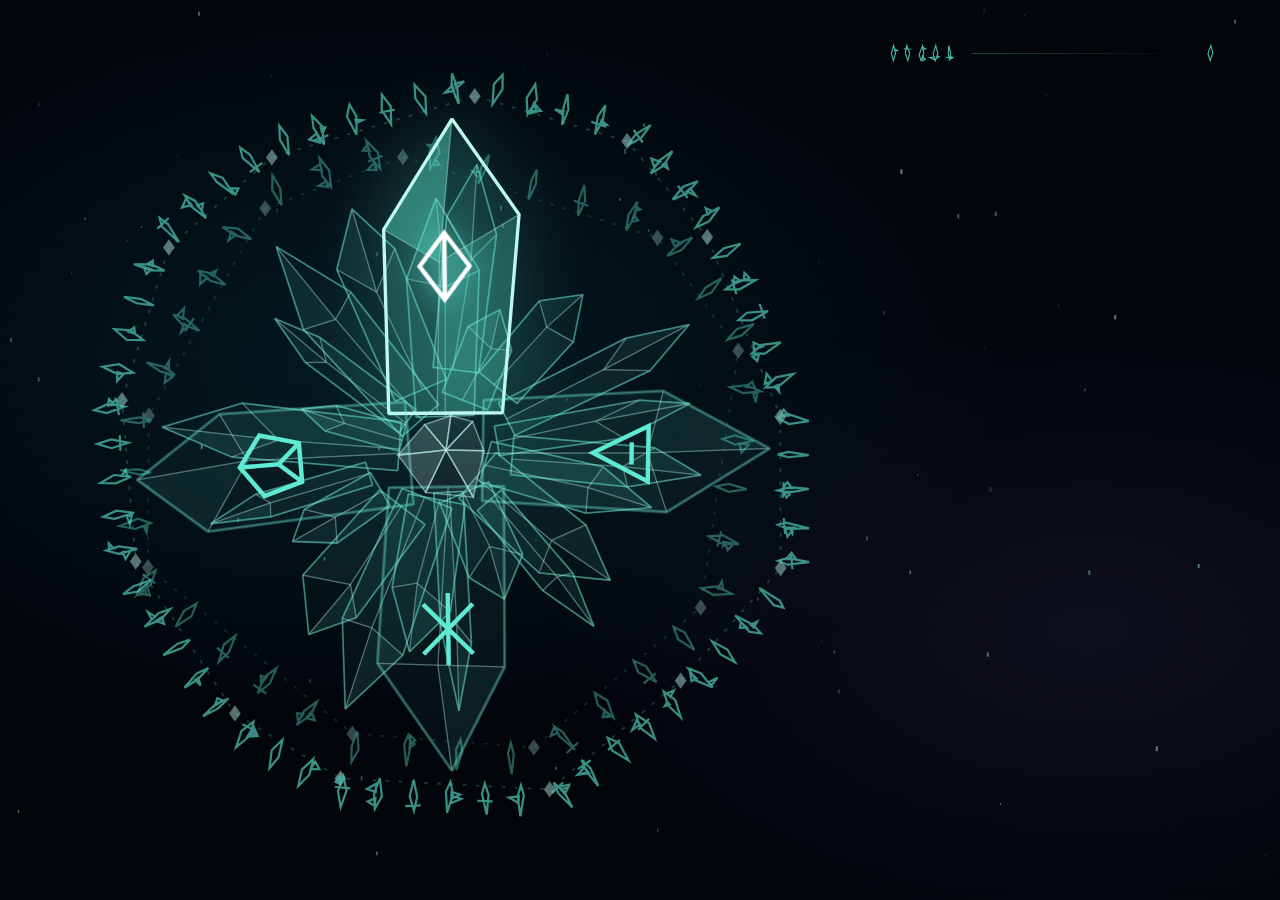
==== commit ed40fd31: "alien: знаки прорастают снизу вверх в случайном порядке; QR собирается из знаков записи и распадаетс" ====
--- a/alien/index.html
+++ b/alien/index.html
@@ -29,21 +29,21 @@
   .tx { position: absolute; overflow: hidden; }
   .tx-in { position: absolute; left: 0; right: 0; top: 0; display: flex; flex-direction: column; gap: 1.1vh; transition: transform .8s ease; }
   .seg { position: relative; height: 3.3vh; }
-  .seg img { height: 100%; display: block; clip-path: inset(0 100% 0 0); filter: drop-shadow(0 0 .5vh rgba(94, 234, 212, .55)); }
-  .seg.on img { animation: write var(--d, 2s) linear forwards; }
-  .seg.done img { clip-path: none; opacity: .78; filter: drop-shadow(0 0 .3vh rgba(94, 234, 212, .35)); transition: opacity 1.2s; }
-  .seg.on::after { content: ''; position: absolute; top: -10%; bottom: -10%; width: .35vh; left: 0; background: #e6fffb;
-    box-shadow: 0 0 1.4vh 0.4vh var(--cy); animation: cursor var(--d, 2s) linear forwards; }
-  .seg.done::after { display: none; }
+  .seg img { height: 100%; display: block; }
+  .seg img.base { visibility: hidden; }
+  .seg img.sl { position: absolute; left: 0; top: 0; opacity: 0; clip-path: inset(100% var(--r) 0 var(--l)); transform: translateY(1.2vh); filter: drop-shadow(0 0 .4vh rgba(94, 234, 212, .6)); }
+  .seg.on img.sl { animation: rise var(--dd) cubic-bezier(.2, .7, .3, 1) var(--dl) forwards; }
+  .seg.done img.sl { opacity: .78; clip-path: inset(0 var(--r) 0 var(--l)); transform: none; filter: drop-shadow(0 0 .3vh rgba(94, 234, 212, .35)); transition: opacity 1.2s, filter 1.2s; animation: none; }
+  @keyframes rise { 0% { opacity: 0; clip-path: inset(100% var(--r) 0 var(--l)); transform: translateY(1.2vh); } 30% { opacity: 1; } 100% { opacity: 1; clip-path: inset(0 var(--r) 0 var(--l)); transform: none; } }
   @keyframes write { to { clip-path: inset(0 0 0 0); } }
   @keyframes cursor { to { left: var(--w, 100%); } }
   .cline { display: flex; flex-wrap: wrap; gap: .9vh 0; align-items: flex-end; }
-  .cg { width: calc(var(--gw, 1) * 2.1vh); height: 4.2vh; opacity: 0; transform: translateY(.6vh) scale(.6); transition: opacity .25s, transform .25s; }
+  .cg { width: calc(var(--gw, 1) * 2.1vh); height: 4.2vh; opacity: 0; transform: translateY(2.2vh) scale(.25, .1) rotate(var(--rr, 0deg)); transform-origin: 50% 100%; transition: opacity .35s, transform .55s cubic-bezier(.2, 1.4, .4, 1); }
   .cg.on { opacity: 1; transform: none; }
   .cg svg { width: 100%; height: 100%; overflow: visible; }
   .cg path { fill: rgba(94, 234, 212, .16); stroke: var(--ice); stroke-width: 2; stroke-linejoin: miter; filter: drop-shadow(0 0 3px rgba(94, 234, 212, .8)); }
   .cg.fresh path { stroke: #fff; fill: rgba(191, 248, 240, .5); }
-  .cg.sp { width: 2vh; }
+  .cg.sp { width: 2vh; opacity: 1; }
   .cw { display: inline-flex; align-items: flex-end; position: relative; padding-top: .45vh; }
   .cw::before { content: ''; position: absolute; left: 0; right: 0; top: 0; height: 1px; background: linear-gradient(90deg, transparent, rgba(191, 248, 240, .75), transparent); opacity: 0; transition: opacity .6s; }
   .cw:has(.cg.on)::before { opacity: 1; }
@@ -236,7 +236,7 @@
     holdAfterText: 8,     // с — пауза после текста
     memory: 12,           // с — воспоминание-голограмма
     qrHold: 18,           // с — QR при «резонансе» неподвижен и читается
-    qrBuild: 3, qrBreak: 2.5,
+    qrBuild: 3.5, qrBreak: 3.5,
     between: 3            // с — пауза между записями
   };
   const params0 = new URLSearchParams(location.search);
@@ -319,7 +319,7 @@
   function txEls() { return $$('.stage .tx .tx-in'); }
   function clearText() { txEls().forEach(el => { el.innerHTML = ''; el.style.transform = ''; el.parentNode.classList.remove('fade'); }); }
   function fadeText(on) { $$('.stage .tx').forEach(t => t.classList.toggle('fade', on)); }
-  function activeTx() { return $(`body[data-view="${cfg.view}"] .stage .tx .tx-in`) || txEls()[0]; }
+  function activeTx() { return $({ archive: '#vArchive', cradle: '#vCradle', beacon: '#vBeacon' }[cfg.view] + ' .tx .tx-in') || txEls()[0]; }
   // строки пишутся сверху; когда панель заполнена — текст плавно уезжает вверх
   function scrollFix() { txEls().forEach(inner => { const over = inner.scrollHeight - inner.parentNode.clientHeight; inner.style.transform = over > 0 ? `translateY(${-over}px)` : ''; }); }
   async function writePiqad(rec, epoch) {
@@ -330,7 +330,14 @@
       txEls().forEach(inner => {
         const d = document.createElement('div'); d.className = 'seg';
         const hpx = inner.parentNode.clientHeight ? null : null;
-        d.innerHTML = `<img src="img/r${rec}_${k}.png" alt="">`;
+        // строка проявляется вертикальными полосами снизу вверх, в случайном порядке
+        const src = `img/r${rec}_${k}.png`, NS = 14;
+        let sl = `<img class="base" src="${src}" alt="">`;
+        for (let j = 0; j < NS; j++) {
+          const l = j / NS * 100, r = 100 - (j + 1) / NS * 100 - .3, dl = Math.random() * dur * .7, dd = dur * (.25 + Math.random() * .2);
+          sl += `<img class="sl" src="${src}" alt="" style="--l:${l.toFixed(2)}%;--r:${Math.max(0, r).toFixed(2)}%;--dl:${dl.toFixed(2)}s;--dd:${dd.toFixed(2)}s">`;
+        }
+        d.innerHTML = sl;
         d.style.setProperty('--d', dur + 's');
         inner.appendChild(d);
         const img = d.firstChild;
@@ -354,16 +361,23 @@
       toks.forEach(t => lines.forEach((l, i) => {
         const g = document.createElement('span');
         if (t === ' ') { g.className = 'cg sp'; l.appendChild(g); words[i] = document.createElement('span'); words[i].className = 'cw'; l.appendChild(words[i]); }
-        else { g.className = 'cg'; g.innerHTML = glyph(/^[0-9]$/.test(t) ? 'digit' + t : t); if (t.length > 1) g.style.setProperty('--gw', 1.25); if ("'.,:;«»—!?-[]()".includes(t)) g.style.setProperty('--gw', .55); words[i].appendChild(g); }
+        else { g.className = 'cg'; g.dataset.k = /^[0-9]$/.test(t) ? 'digit' + t : t; g.innerHTML = glyph(g.dataset.k); g.style.setProperty('--rr', ((Math.random() - .5) * 50).toFixed(0) + 'deg'); if (t.length > 1) g.style.setProperty('--gw', 1.25); if ("'.,:;«»—!?-[]()".includes(t)) g.style.setProperty('--gw', .55); words[i].appendChild(g); }
         groups[i].push(g);
       }));
-      for (let k = 0; k < toks.length; k++) {
+      // абзац сначала занимает место (знаки невидимы), затем знаки прорастают снизу вверх, с разбросом
+      scrollFix(); await sleep(.85);
+      const act = Math.max(0, lines.findIndex(l => l.parentNode === activeTx())), ag = groups[act];
+      const lh = (ag.find(g => !g.classList.contains('sp')) || { offsetHeight: 30 }).offsetHeight || 30;
+      const order = toks.map((tk, k) => k).filter(k => toks[k] !== ' ')
+        .map(k => ({ k, key: -ag[k].offsetTop + (Math.random() - .3) * lh * 2.2 + Math.random() * 6 }))
+        .sort((a, b) => a.key - b.key).map(o => o.k);
+      for (let i = 0; i < order.length; i++) {
         if (epoch !== run.epoch) return;
-        groups.forEach(gs => { const g = gs[k]; g.classList.add('on', 'fresh'); setTimeout(() => g.classList.remove('fresh'), 500); });
-        if (k % 2) await sleep(2 / T.crystalCps);
-        if (k % 24 === 0) scrollFix();
+        const k = order[i];
+        groups.forEach(gs => { const g = gs[k]; g.classList.add('on', 'fresh'); setTimeout(() => g.classList.remove('fresh'), 700); });
+        if (i % 2) await sleep(2 / T.crystalCps);
       }
-      scrollFix(); await sleep(.6);
+      await sleep(.6);
     }
   }
 
@@ -381,14 +395,15 @@
     const q = DATA.qrs[rec - 1], n = q.m.length, Q = 4, N = n + Q * 2, tg = qrTarget(), s = tg.size / N;
     const cells = [];
     for (let y = 0; y < n; y++) for (let x = 0; x < n; x++) if (q.m[y][x] === '1') cells.push({ x: tg.x + (x + Q) * s, y: tg.y + (y + Q) * s });
-    const src = (document.querySelector(`body[data-view="${cfg.view}"] .stage .tx`) || document.body).getBoundingClientRect();
-    parts = cells.map(c => ({ tx: c.x, ty: c.y, x: src.left + Math.random() * src.width, y: src.top + Math.random() * src.height, r: (Math.random() - .5) * 4 * Math.PI, d: .45 + Math.random() * .5 }));
+    parts = glyphSources(rec, cells.length).map((g, i) => {
+      const c = cells[i], tx = c.x + s / 2, ty = c.y + s / 2, mx = (g.x + tx) / 2, my = (g.y + ty) / 2, dl = Math.hypot(tx - g.x, ty - g.y);
+      return { tx, ty, x: g.x, y: g.y, gs: g.h, path: g.path, cx: mx + (Math.random() - .5) * dl * .6, cy: my - dl * (.1 + Math.random() * .35), r: (Math.random() - .5) * 3 * Math.PI, d: .45 + Math.random() * .5, del: Math.random() * .4 };
+    });
     pState = { tg, s, t0: performance.now(), phase: 'build', frame: crystalFrame(rec, tg, s) };
     fadeText(true);
     await sleep(T.qrBuild); if (epoch !== run.epoch) return endPulse();
     pState.phase = 'hold'; await sleep(T.qrHold); if (epoch !== run.epoch) return endPulse();
-    pState.phase = 'break'; pState.t1 = performance.now();
-    parts.forEach(p => { p.bx = p.tx; p.by = p.ty; p.ex = p.tx + (Math.random() - .5) * innerWidth * .8; p.ey = p.ty + (Math.random() - .5) * innerHeight * .8; });
+    pState.phase = 'break'; pState.t1 = performance.now(); fadeText(false);
     await sleep(T.qrBreak); endPulse(); fadeText(false);
   }
   function endPulse() { pState = null; parts = []; px2.clearRect(0, 0, pc.width, pc.height); fadeText(false); }
@@ -432,26 +447,46 @@
     c.fillStyle = '#bff8f0'; c.fillRect(-h - .4, -h - .4, sz + .8, sz + .8);
     c.restore();
   }
+  // откуда летят знаки: видимые знаки текущей записи; для письма pIqaD — знаки из её текста в области текста
+  const PATHS = {};
+  const glyphPath = k => PATHS[k] || (PATHS[k] = new Path2D(gD(k)));
+  function glyphSources(rec, n) {
+    const box = (activeTx() || document.body).parentNode.getBoundingClientRect(), out = [];
+    activeTx().querySelectorAll('.cg.on:not(.sp)').forEach(g => {
+      const r = g.getBoundingClientRect();
+      if (r.width && r.top >= box.top - 4 && r.bottom <= box.bottom + 4) out.push({ x: r.left + r.width / 2, y: r.top + r.height / 2, h: r.height, path: glyphPath(g.dataset.k) });
+    });
+    if (!out.length) {
+      const keys = tokens(DATA.texts[rec].join(' ')).filter(k => k !== ' ' && !/^[0-9]$/.test(k)), h = innerHeight * .042;
+      for (let i = 0; i < 160; i++) out.push({ x: box.left + Math.random() * box.width, y: box.top + Math.random() * box.height * .8, h, path: glyphPath(keys[i % keys.length]) });
+    }
+    for (let i = out.length - 1; i > 0; i--) { const j = Math.floor(Math.random() * (i + 1)); [out[i], out[j]] = [out[j], out[i]]; }
+    return Array.from({ length: n }, (_, i) => out[i % out.length]);
+  }
+  // u: 0 — знак на своём месте в тексте, 1 — модуль QR на месте
+  function drawPart(p, u, s) {
+    const e = u < .5 ? 4 * u * u * u : 1 - Math.pow(-2 * u + 2, 3) / 2, q = 1 - e;
+    const x = q * q * p.x + 2 * q * e * p.cx + e * e * p.tx, y = q * q * p.y + 2 * q * e * p.cy + e * e * p.ty;
+    const m = Math.min(1, Math.max(0, (u - .45) / .45));   // превращение знака в кубик
+    if (m < 1) {
+      const sc = p.gs * (1 - m * .6) / 30;
+      px2.save(); px2.globalAlpha = 1 - m; px2.translate(x, y); px2.rotate(p.r * u * (1 - u) * 2); px2.scale(sc, sc); px2.translate(-10, -15);
+      px2.fillStyle = 'rgba(191,248,240,.35)'; px2.fill(p.path); px2.strokeStyle = '#e6fffb'; px2.lineWidth = 2; px2.shadowColor = '#5eead4'; px2.shadowBlur = 8; px2.stroke(p.path);
+      px2.restore();
+    }
+    if (m > 0) {
+      const sz = s * (.4 + .6 * m);
+      px2.globalAlpha = m; cube(x - sz / 2, y - sz / 2, sz, u >= 1 ? 0 : sz * p.d * (1 - m), p.r * (1 - m) * .5); px2.globalAlpha = 1;
+    }
+  }
   function drawPulse(now) {
     px2.clearRect(0, 0, pc.width, pc.height);
     if (!pState) return;
-    const { s } = pState;
-    if (pState.phase !== 'break') {
-      const k = Math.min(1, (now - pState.t0) / (T.qrBuild * 1000)), e = 1 - Math.pow(1 - k, 3);
-      drawFrame(pState.frame, Math.min(1, k * 1.4));
-      for (const p of parts) {
-        const x = p.x + (p.tx - p.x) * e, y = p.y + (p.ty - p.y) * e, sz = s * (.4 + .6 * e);
-        cube(x, y, sz, sz * p.d * (1 - e), p.r * (1 - e));
-      }
-    } else {
-      const k = Math.min(1, (now - pState.t1) / (T.qrBreak * 1000)), e = k * k;
-      drawFrame(pState.frame, 1 - k);
-      px2.globalAlpha = 1 - k;
-      for (const p of parts) { const x = p.bx + (p.ex - p.bx) * e, y = p.by + (p.ey - p.by) * e, sz = s * (1 - e * .5); cube(x, y, sz, sz * p.d * Math.min(1, e * 3), p.r * e); }
-      px2.globalAlpha = 1;
-    }
-  }
-
+    const { s } = pState, span = .6;
+    const k = pState.phase === 'build' ? Math.min(1, (now - pState.t0) / (T.qrBuild * 1000)) : pState.phase === 'hold' ? 1 : 1 - Math.min(1, (now - pState.t1) / (T.qrBreak * 1000));
+    drawFrame(pState.frame, Math.min(1, Math.max(0, (k - .25) * 1.6)));
+    for (const p of parts) drawPart(p, pState.phase === 'hold' ? 1 : Math.min(1, Math.max(0, (k - p.del) / span)), s);
+  }
   /* ---------------- пыль / частицы ---------------- */
   const dust = $('#dust'), dx = dust.getContext('2d');
   const motes = Array.from({ length: 90 }, () => ({ x: Math.random(), y: Math.random(), v: .00004 + Math.random() * .00012, s: .5 + Math.random() * 1.8, p: Math.random() * 6.28 }));
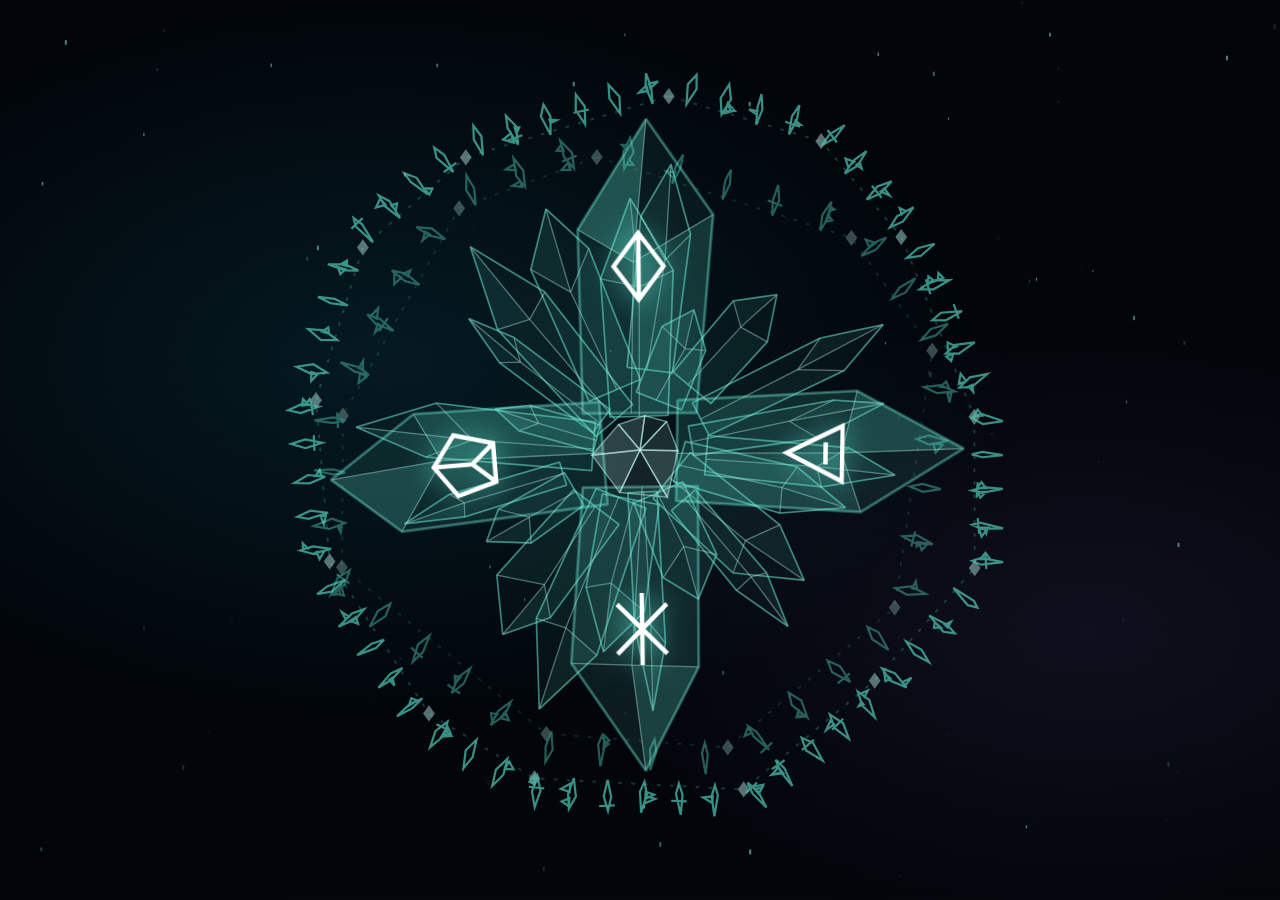
==== commit 546de9fd: "alien: один вариант экрана без меню; ожидание — вращающийся кристалл, старт по касанию или через 3 м" ====
--- a/alien/index.html
+++ b/alien/index.html
@@ -153,22 +153,23 @@
   #cMem .fx { position: absolute; inset: 0; width: 100%; height: 100%; z-index: 4; mix-blend-mode: screen; pointer-events: none; }
   #cMemEdge { position: absolute; left: 50%; top: 50%; width: 64%; height: 64%; transform: translate(-50%, -50%); z-index: 5; overflow: visible; opacity: 0; transition: opacity 1.6s; pointer-events: none; }
   #cMem.on + #cMemEdge { opacity: 1; }
+  /* ожидание: кристалл в центре, вращается и пульсирует; касание — старт */
+  #cRose { transition: left 1.6s ease; }
+  #cTx, #cHead { transition: opacity 1.2s; }
+  body.idle #cTx, body.idle #cHead { opacity: 0; }
+  body.idle #cRose { left: calc(50vw - 41vh); cursor: pointer; }
+  body.idle #cCluster { animation: rot 170s linear infinite, breath 3.2s ease-in-out infinite; }
+  body.idle #cRing2 { animation: rot 80s linear infinite, breath 3.2s ease-in-out infinite .4s; }
+  body.idle .sector { --k: 2.4; }
+  body.idle .sigil { stroke: #fff; filter: drop-shadow(0 0 5px var(--cy)); }
+  @keyframes breath { 0%, 100% { scale: 1; filter: drop-shadow(0 0 4px rgba(94, 234, 212, .25)); } 50% { scale: 1.06; filter: drop-shadow(0 0 22px rgba(94, 234, 212, .75)); } }
   #cTx { left: calc(6vw + 90vh); right: 5vw; top: 12vh; bottom: 10vh; -webkit-mask-image: linear-gradient(180deg, transparent, #000 12%); mask-image: linear-gradient(180deg, transparent, #000 12%); }
   #cHead { position: absolute; left: calc(6vw + 90vh); right: 5vw; top: 5vh; display: flex; align-items: center; gap: 2vh; }
 
   /* меню мастера: скрыто, клавиша M */
-  #menu { position: fixed; z-index: 100; left: 50%; top: 50%; transform: translate(-50%, -50%); background: rgba(2, 10, 18, .96); border: 1px solid var(--cy); padding: 22px 26px; color: #dff; font: 14px/1.5 system-ui, sans-serif; display: none; cursor: default; min-width: 520px; }
-  #menu.on { display: block; }
-  #menu h3 { margin: 0 0 10px; font-size: 15px; letter-spacing: 1px; color: var(--cy); }
-  #menu .row { display: flex; gap: 8px; margin: 6px 0 12px; flex-wrap: wrap; }
-  #menu button { background: transparent; border: 1px solid rgba(94, 234, 212, .4); color: #dff; padding: 6px 12px; cursor: pointer; font: inherit; }
-  #menu button.on { background: rgba(94, 234, 212, .2); border-color: var(--cy); }
-  #menu code { display: block; background: #000; padding: 8px; font-size: 12px; word-break: break-all; margin-top: 4px; color: #9ff; }
-  #menu small { color: #8aa; }
-  body.menu { cursor: default; }
 </style>
 </head>
-<body data-view="beacon" data-qr="pulse" data-script="crystal">
+<body class="idle" data-view="beacon" data-qr="pulse" data-script="crystal">
 <div id="bg"></div>
 <canvas id="dust"></canvas>
 
@@ -213,19 +214,6 @@
 <canvas id="pulse"></canvas>
 <div id="scan"></div>
 
-<div id="menu">
-  <h3>Настройки экрана (видит только мастер · M — закрыть)</h3>
-  <div>Вид экрана</div>
-  <div class="row" data-opt="view"><button data-v="archive">1 · Кристаллический архив</button><button data-v="cradle">2 · Колыбель Каменного Сна</button><button data-v="beacon">3 · Маяк Четырёх Домов</button></div>
-  <div>Письмо</div>
-  <div class="row" data-opt="script"><button data-v="piqad">Клингонское (как в документе)</button><button data-v="crystal">Кристаллические знаки</button></div>
-  <div>QR-коды записей</div>
-  <div class="row" data-opt="qr"><button data-v="pulse">Проявляется при «резонансе»</button><button data-v="mask">Всегда виден, замаскирован</button></div>
-  <div class="row"><button data-act="next">Следующая запись →</button><button data-act="qrnow">Показать QR сейчас</button></div>
-  <small>Адрес для автозапуска с этими настройками:</small>
-  <code id="menuUrl"></code>
-</div>
-
 <script>
 const DATA = {"texts": {"1": ["«chunDab chuq ghoSmeH ghanjaq rIn. tamtaHvIS nov Degh 'evDaq juH'a' maHvaD ja'. hotmeH Sut wIchenmoHta', wa'DIch Suvwi' tlhuHmo' lom meQbe' 'e' mevwI'.", "loS juHpu' wa' ghotvaD Sut nobbe'. motlh 'oH vum: loS quv ghotpu' quS'a'Daq ghoSlaH. loS tlhuH nov, loS ngeb chuq 'otlh tlhoy' tIqwIj De' poSmoH.", "wa'DIch mu' 'ay' 'ej Sut vIqeng. Hurgh bIQ'a'Daq wa'DIch jIghoS»."], "2": ["«nagh QongDaq yuvlu'pa', nov tuj nungta'. yotlh nov 'ej bIQ ngaSbogh yaghmey. ngaQmeH DIr tuQ, 'ach qoDDaq yIn neHwI' 'oH, nagh pe'wI'mey bIr 'oHbe'.", "DeSDu' 'Iq Dutu'. ghu'vam vIghov 'ej jIH je DeSDu' vI'Iq. wej pemmey tam chuq wImev. mu'mey nov rur tlhIngan mugh ghogh. pong «QoneS» [QaneS] ja'taH. tujnobmey nob 'ej nagh porgh ghovbe'. QaQ 'oH.", "wa'leS jIlengmo' 'oy'. qam vImev 'ej 'oH vIghoj vIneH. 'ach HovmeyDaq juH vum vIghoS»."], "3": ["«bas naghvo' lupDujwIj puv. chuq nom ghoS tagh.", "lojmItDaq loDnI'pu'wI' jIHvaD ghoS. cha'DIch 'avwI' cha'DIch ngaQHa'moHwI' loS julmey qaSpu'DI' leng. wejDIch 'avwI' wejDIch ngaQHa'moHwI' Hut julmey qaSpu'DI' leng. loSDIch tojwI' meq ghoq betelgeyzevo' cha'maH wa' julmey qaSpu'DI' mej.", "SIgmaDaq ghomDI' Dujmey, loS ghotpu' mu' tay'moH, He De' poSmoH, 'ej yIn gho'a'Daq juH'a' Duj wIchegh. juH'a'Daq maghom, loDnI'pu'»."], "4": ["«loS julmey qaSpu'. chal chakklaH. Hut julmey qaSpu'. ghoghvetlh tam. cha'maH wa' pemmey qaSpu'. pagh qulmey legh.", "nagh HeDaq wej vatlh pemmey jILo'. HoS chuqwIj rInchoH. nov muD tlhoy rur, 'ej QongDaq HoS polwI' Qapbe'choH. jIquvlaHbe' — chunDab tlhe'chugh, vIHegh.", "loDnI'pu', qew HovmeyDaq bIlengchugh pagh SuSvo' bImevchugh — yIghIjQo'. nagh QongDaq jI'el. lojmIt vIngaQmoH 'ej polwI' bIQDaq jIratlh.", "bIghoSDI', quvbe'moH ghopmey lo'Qo' — bIrmo' pIq'e'wIj, SuSchu' jIH HoH. chegh mIw [yInqa' mIw] yIchenmoH:", "HoS tIqmey yIHu': QongDaq HurDaq HoS bIQ'a' yInob, Hegh bIr yIghovmeH. nagh 'otlhDaq HoS tu'lu'.", "tIqmey yItlhutlhmoH: nov tlhegh bIQ yIlan, chunDab chuq yIHotlaH. nov yInvo' yISuq.", "juH chuq bom yIbom: 'otlhDaq 433 MHz chuq ghogh yIghoS — jup tu'lu' 'e' vI'Ij neH. De' jach 'oH. 'ach loSDIch 'avwI' ghoSlaH.", "mIw yItagh: pat yIwuv.", "hotghachlIj vILo'. nom yIghoS. mu' wImuv 'ej hotmeH Sut wItu' 'e' poQ»."]}, "qrs": [{"code": "T59PHD", "v": 1, "m": ["111111101110101111111", "100000100111101000001", "101110100000101011101", "101110101110001011101", "101110100001001011101", "100000100110101000001", "111111101010101111111", "000000000011100000000", "001011101000010001001", "100100010101011001011", "010011101001000011010", "101010001110110000000", "001000100011101011101", "000000001011001100100", "111111100101110100111", "100000101001110110101", "101110101011000100101", "101110100101011101010", "101110101010010010001", "100000100010110101111", "111111100001101010101"]}, {"code": "RXYKYG", "v": 1, "m": ["111111101101001111111", "100000100010101000001", "101110100110101011101", "101110101010101011101", "101110100010001011101", "100000100011101000001", "111111101010101111111", "000000000011100000000", "001011101111110001001", "011010011010101000110", "101001101000010010101", "111110001010001001011", "000100100010001011110", "000000001111010100110", "111111100000001101111", "100000101000110111101", "101110101001011100101", "101110100110100101010", "101110101011101010001", "100000100100001101111", "111111100011011010101"]}, {"code": "A99GZW", "v": 1, "m": ["111111100111001111111", "100000100001101000001", "101110101110101011101", "101110101101101011101", "101110100110101011101", "100000100100001000001", "111111101010101111111", "000000000100100000000", "000110110011100001100", "100110001111100110110", "001010111110010100000", "000101011010100110100", "010110100101101111100", "000000001100010000001", "111111101010111001010", "100000100011101000010", "101110101111010010101", "101110101001010011100", "101110100111100110111", "100000100110001001010", "111111100111010110110"]}, {"code": "9SUJHW", "v": 1, "m": ["111111100000001111111", "100000101111001000001", "101110100100001011101", "101110100010001011101", "101110100111101011101", "100000101001001000001", "111111101010101111111", "000000001101000000000", "000011110010101100010", "011011001010101100001", "010100100100101111100", "010000011001010011111", "101000100110000001010", "000000001000100000101", "111111101101111001100", "100000101011111100111", "101110101110001110111", "101110100010100001111", "101110100000100110100", "100000100001011110001", "111111100110111000111"]}], "lines": {"1": [[940, 38], [1068, 38], [1055, 40], [964, 40], [985, 41], [1033, 41], [1014, 41], [1008, 41], [884, 40], [1014, 40]], "2": [[932, 37], [1071, 37], [996, 40], [1004, 40], [1075, 41], [921, 41], [979, 40], [1033, 40], [995, 40], [1030, 40], [809, 40], [827, 40]], "3": [[971, 39], [1040, 39], [902, 40], [1086, 40], [1007, 40], [980, 40], [966, 40], [1054, 40], [966, 40], [1027, 40], [736, 40], [914, 40]], "4": [[1084, 39], [933, 39], [968, 40], [1055, 40], [1030, 40], [977, 40], [1002, 41], [1019, 41], [994, 40], [972, 40], [965, 41], [1034, 41], [1046, 40], [965, 40], [1020, 40], [982, 40], [984, 40], [1033, 40], [1012, 40], [1008, 40], [1093, 40], [915, 40], [821, 40], [943, 40]]}};
 (() => {
@@ -237,19 +225,17 @@
     memory: 12,           // с — воспоминание-голограмма
     qrHold: 18,           // с — QR при «резонансе» неподвижен и читается
     qrBuild: 3.5, qrBreak: 3.5,
-    between: 3            // с — пауза между записями
+    between: 3,           // с — пауза между записями
+    idle: 180             // с — кристалл ждёт касания, потом сценарий стартует сам
   };
   const params0 = new URLSearchParams(location.search);
-  if (params0.get('fast')) { const f = +params0.get('fast') || 6; ['holdAfterText', 'memory', 'between'].forEach(k => T[k] /= f); T.segSpeed *= f; T.crystalCps *= f; T.fast = f; }   // для проверки
+  if (params0.get('fast')) { const f = +params0.get('fast') || 6; ['holdAfterText', 'memory', 'between', 'idle'].forEach(k => T[k] /= f); T.segSpeed *= f; T.crystalCps *= f; T.fast = f; }   // для проверки
   // воспоминания каждой записи: фото (img/…) или схема (ключ ILL)
   const MEMS = { 1: ['img/memory_cave.jpg', 'shell'], 2: ['img/memory_witness.jpg'], 3: ['img/memory_peaks.jpg', 'starmap'], 4: ['cradle', 'shell'] };
   const params = new URLSearchParams(location.search);
-  let saved = {}; try { saved = JSON.parse(localStorage.getItem('alien_cfg') || '{}'); } catch (e) {}
-  const cfg = {
-    view: params.get('view') || saved.view || 'beacon',
-    script: params.get('script') || saved.script || 'crystal',
-    qr: params.get('qr') || saved.qr || 'pulse'
-  };
+  // один вариант экрана: маяк Четырёх Домов, кристаллические знаки, QR при резонансе
+  const cfg = { view: 'beacon', script: 'crystal', qr: 'pulse' };
+
   const $ = s => document.querySelector(s), $$ = s => [...document.querySelectorAll(s)];
   const sleep = s => new Promise(r => setTimeout(r, s * 1000));
 
@@ -755,7 +741,7 @@
   async function loop() {
     const epoch = ++run.epoch;
     while (epoch === run.epoch) {
-      const rec = run.next; run.rec = rec; run.next = rec % 4 + 1;
+      const rec = run.next; run.rec = rec; run.next = rec + 1;
       clearText(); setRecUI(rec); await sleep(1.2);
       if (epoch !== run.epoch) return;
       cfg.script === 'crystal' ? await writeCrystal(rec, epoch) : await writePiqad(rec, epoch);
@@ -768,44 +754,33 @@
       else await sleep(6);
       if (epoch !== run.epoch) return;
       fadeText(true); await sleep(T.between); fadeText(false);
-    }
-  }
-
-  function apply() {
-    document.body.dataset.view = cfg.view; document.body.dataset.qr = cfg.qr; document.body.dataset.script = cfg.script;
-    try { localStorage.setItem('alien_cfg', JSON.stringify(cfg)); } catch (e) {}
-    $$('#menu [data-opt]').forEach(r => r.querySelectorAll('button').forEach(b => b.classList.toggle('on', cfg[r.dataset.opt] === b.dataset.v)));
-    const base = location.href.split('?')[0];
-    $('#menuUrl').textContent = `${base}?view=${cfg.view}&script=${cfg.script}&qr=${cfg.qr}`;
-    endPulse(); if (run.rec) run.next = run.rec; setTimeout(() => { resize(); loop(); }, 50);
-  }
-  document.addEventListener('keydown', e => {
-    const k = e.key.toLowerCase();
-    if (k === 'm' || k === 'ь') { $('#menu').classList.toggle('on'); document.body.classList.toggle('menu'); }
-    if (k === '1' || k === '2' || k === '3') { cfg.view = ['archive', 'cradle', 'beacon'][+k - 1]; apply(); }
-    if (k === 's' || k === 'ы') { cfg.script = cfg.script === 'piqad' ? 'crystal' : 'piqad'; apply(); }
-    if (k === 'q' || k === 'й') { cfg.qr = cfg.qr === 'pulse' ? 'mask' : 'pulse'; apply(); }
-    if (k === 'n' || k === 'т') { run.rec = 0; apply(); }
-  });
-  // на сенсорном экране: 5 быстрых касаний в левом верхнем углу — меню
-  let taps = []; document.addEventListener('pointerdown', e => {
-    if (e.clientX > 120 || e.clientY > 120) return;
-    taps = taps.filter(t => Date.now() - t < 2000).concat(Date.now());
-    if (taps.length >= 5) { taps = []; $('#menu').classList.toggle('on'); document.body.classList.toggle('menu'); }
-  });
-  $('#menu').addEventListener('click', e => {
-    const b = e.target.closest('button'); if (!b) return;
-    if (b.dataset.act === 'next') { run.rec = 0; return apply(); }
-    if (b.dataset.act === 'qrnow') { const ep = run.epoch; resonance(run.rec || 1, ep); return; }
-    const opt = b.closest('[data-opt]').dataset.opt; cfg[opt] = b.dataset.v; apply();
-  });
+      if (rec >= 4) return idle();
+    }
+  }
+
+  // ожидание: вращающийся пульсирующий кристалл; старт по касанию или сам через 3 минуты
+  let idleTimer = null;
+  function idle() {
+    run.epoch++; endPulse(); clearText(); run.rec = 0;
+    $$('.mem').forEach(m => m.classList.remove('on'));
+    $$('.sector').forEach(s => s.classList.remove('on', 'past')); $$('.sigil').forEach(s => s.classList.remove('on'));
+    document.body.classList.add('idle');
+    clearTimeout(idleTimer); idleTimer = setTimeout(start, T.idle * 1000);
+  }
+  function start() {
+    if (!document.body.classList.contains('idle')) return;
+    clearTimeout(idleTimer); document.body.classList.remove('idle');
+    run.next = firstRec; setTimeout(() => { resize(); loop(); }, 1600);
+  }
+  $('#cRose').addEventListener('click', start);
 
   addEventListener('resize', resize);
   setInterval(tickGauges, 1600); tickGauges();
   (function frame(now) { drawDust(now); drawPulse(now); drawEcg(now); requestAnimationFrame(frame); })(performance.now());
   // стартовая запись: ?rec=2 — начать со второй
-  run.next = Math.max(1, Math.min(4, parseInt(params.get('rec') || '1', 10) || 1));
-  apply();
+  const firstRec = Math.max(1, Math.min(4, parseInt(params.get('rec') || '1', 10) || 1));
+  document.body.dataset.view = cfg.view; document.body.dataset.qr = cfg.qr; document.body.dataset.script = cfg.script;
+  resize(); idle();
 })();
 </script>
 </body>
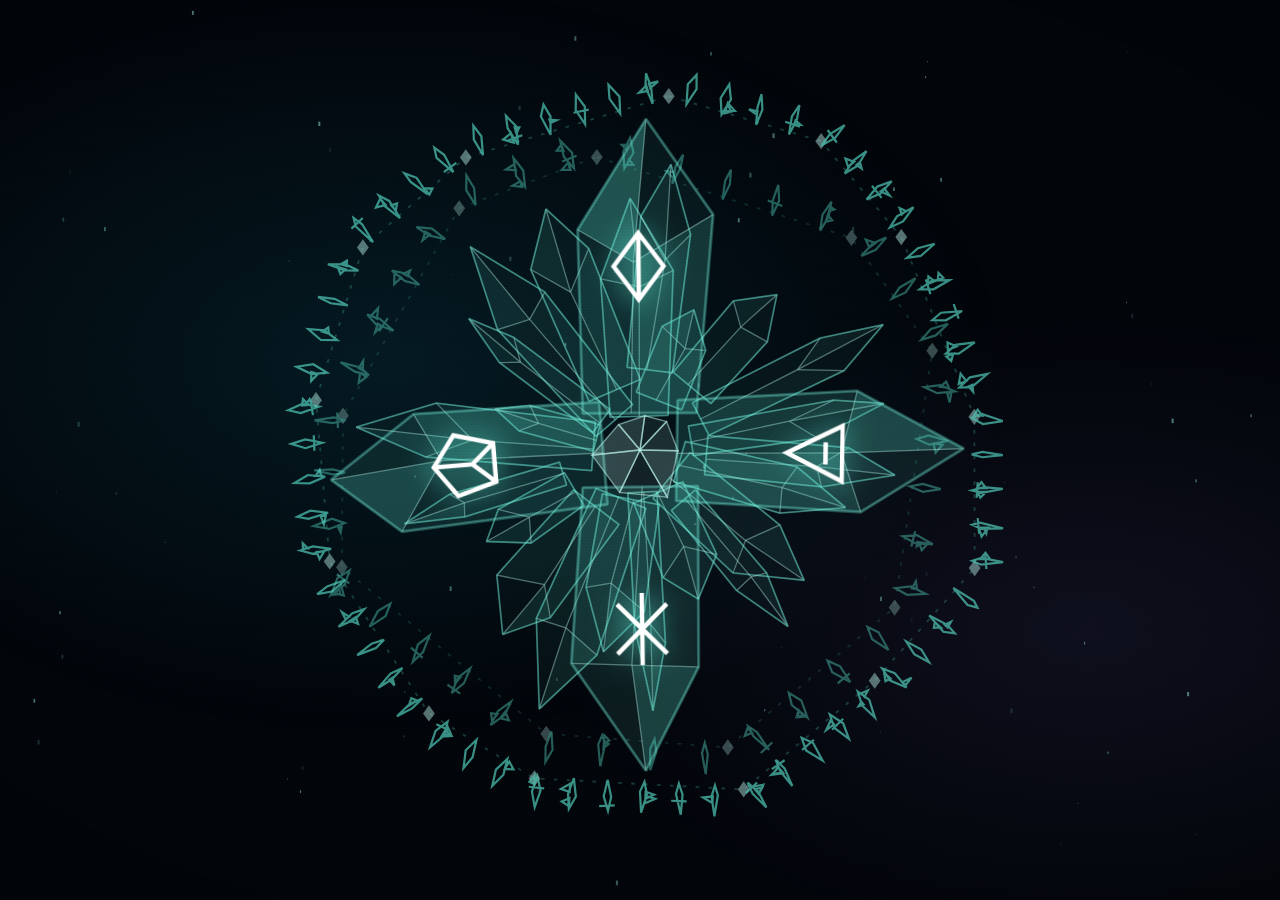
==== commit ee112bde: "alien: QR записей построены той же библиотекой и уровнем коррекции H, что в мастерке — рисунок совпа" ====
--- a/alien/index.html
+++ b/alien/index.html
@@ -215,7 +215,7 @@
 <div id="scan"></div>
 
 <script>
-const DATA = {"texts": {"1": ["«chunDab chuq ghoSmeH ghanjaq rIn. tamtaHvIS nov Degh 'evDaq juH'a' maHvaD ja'. hotmeH Sut wIchenmoHta', wa'DIch Suvwi' tlhuHmo' lom meQbe' 'e' mevwI'.", "loS juHpu' wa' ghotvaD Sut nobbe'. motlh 'oH vum: loS quv ghotpu' quS'a'Daq ghoSlaH. loS tlhuH nov, loS ngeb chuq 'otlh tlhoy' tIqwIj De' poSmoH.", "wa'DIch mu' 'ay' 'ej Sut vIqeng. Hurgh bIQ'a'Daq wa'DIch jIghoS»."], "2": ["«nagh QongDaq yuvlu'pa', nov tuj nungta'. yotlh nov 'ej bIQ ngaSbogh yaghmey. ngaQmeH DIr tuQ, 'ach qoDDaq yIn neHwI' 'oH, nagh pe'wI'mey bIr 'oHbe'.", "DeSDu' 'Iq Dutu'. ghu'vam vIghov 'ej jIH je DeSDu' vI'Iq. wej pemmey tam chuq wImev. mu'mey nov rur tlhIngan mugh ghogh. pong «QoneS» [QaneS] ja'taH. tujnobmey nob 'ej nagh porgh ghovbe'. QaQ 'oH.", "wa'leS jIlengmo' 'oy'. qam vImev 'ej 'oH vIghoj vIneH. 'ach HovmeyDaq juH vum vIghoS»."], "3": ["«bas naghvo' lupDujwIj puv. chuq nom ghoS tagh.", "lojmItDaq loDnI'pu'wI' jIHvaD ghoS. cha'DIch 'avwI' cha'DIch ngaQHa'moHwI' loS julmey qaSpu'DI' leng. wejDIch 'avwI' wejDIch ngaQHa'moHwI' Hut julmey qaSpu'DI' leng. loSDIch tojwI' meq ghoq betelgeyzevo' cha'maH wa' julmey qaSpu'DI' mej.", "SIgmaDaq ghomDI' Dujmey, loS ghotpu' mu' tay'moH, He De' poSmoH, 'ej yIn gho'a'Daq juH'a' Duj wIchegh. juH'a'Daq maghom, loDnI'pu'»."], "4": ["«loS julmey qaSpu'. chal chakklaH. Hut julmey qaSpu'. ghoghvetlh tam. cha'maH wa' pemmey qaSpu'. pagh qulmey legh.", "nagh HeDaq wej vatlh pemmey jILo'. HoS chuqwIj rInchoH. nov muD tlhoy rur, 'ej QongDaq HoS polwI' Qapbe'choH. jIquvlaHbe' — chunDab tlhe'chugh, vIHegh.", "loDnI'pu', qew HovmeyDaq bIlengchugh pagh SuSvo' bImevchugh — yIghIjQo'. nagh QongDaq jI'el. lojmIt vIngaQmoH 'ej polwI' bIQDaq jIratlh.", "bIghoSDI', quvbe'moH ghopmey lo'Qo' — bIrmo' pIq'e'wIj, SuSchu' jIH HoH. chegh mIw [yInqa' mIw] yIchenmoH:", "HoS tIqmey yIHu': QongDaq HurDaq HoS bIQ'a' yInob, Hegh bIr yIghovmeH. nagh 'otlhDaq HoS tu'lu'.", "tIqmey yItlhutlhmoH: nov tlhegh bIQ yIlan, chunDab chuq yIHotlaH. nov yInvo' yISuq.", "juH chuq bom yIbom: 'otlhDaq 433 MHz chuq ghogh yIghoS — jup tu'lu' 'e' vI'Ij neH. De' jach 'oH. 'ach loSDIch 'avwI' ghoSlaH.", "mIw yItagh: pat yIwuv.", "hotghachlIj vILo'. nom yIghoS. mu' wImuv 'ej hotmeH Sut wItu' 'e' poQ»."]}, "qrs": [{"code": "T59PHD", "v": 1, "m": ["111111101110101111111", "100000100111101000001", "101110100000101011101", "101110101110001011101", "101110100001001011101", "100000100110101000001", "111111101010101111111", "000000000011100000000", "001011101000010001001", "100100010101011001011", "010011101001000011010", "101010001110110000000", "001000100011101011101", "000000001011001100100", "111111100101110100111", "100000101001110110101", "101110101011000100101", "101110100101011101010", "101110101010010010001", "100000100010110101111", "111111100001101010101"]}, {"code": "RXYKYG", "v": 1, "m": ["111111101101001111111", "100000100010101000001", "101110100110101011101", "101110101010101011101", "101110100010001011101", "100000100011101000001", "111111101010101111111", "000000000011100000000", "001011101111110001001", "011010011010101000110", "101001101000010010101", "111110001010001001011", "000100100010001011110", "000000001111010100110", "111111100000001101111", "100000101000110111101", "101110101001011100101", "101110100110100101010", "101110101011101010001", "100000100100001101111", "111111100011011010101"]}, {"code": "A99GZW", "v": 1, "m": ["111111100111001111111", "100000100001101000001", "101110101110101011101", "101110101101101011101", "101110100110101011101", "100000100100001000001", "111111101010101111111", "000000000100100000000", "000110110011100001100", "100110001111100110110", "001010111110010100000", "000101011010100110100", "010110100101101111100", "000000001100010000001", "111111101010111001010", "100000100011101000010", "101110101111010010101", "101110101001010011100", "101110100111100110111", "100000100110001001010", "111111100111010110110"]}, {"code": "9SUJHW", "v": 1, "m": ["111111100000001111111", "100000101111001000001", "101110100100001011101", "101110100010001011101", "101110100111101011101", "100000101001001000001", "111111101010101111111", "000000001101000000000", "000011110010101100010", "011011001010101100001", "010100100100101111100", "010000011001010011111", "101000100110000001010", "000000001000100000101", "111111101101111001100", "100000101011111100111", "101110101110001110111", "101110100010100001111", "101110100000100110100", "100000100001011110001", "111111100110111000111"]}], "lines": {"1": [[940, 38], [1068, 38], [1055, 40], [964, 40], [985, 41], [1033, 41], [1014, 41], [1008, 41], [884, 40], [1014, 40]], "2": [[932, 37], [1071, 37], [996, 40], [1004, 40], [1075, 41], [921, 41], [979, 40], [1033, 40], [995, 40], [1030, 40], [809, 40], [827, 40]], "3": [[971, 39], [1040, 39], [902, 40], [1086, 40], [1007, 40], [980, 40], [966, 40], [1054, 40], [966, 40], [1027, 40], [736, 40], [914, 40]], "4": [[1084, 39], [933, 39], [968, 40], [1055, 40], [1030, 40], [977, 40], [1002, 41], [1019, 41], [994, 40], [972, 40], [965, 41], [1034, 41], [1046, 40], [965, 40], [1020, 40], [982, 40], [984, 40], [1033, 40], [1012, 40], [1008, 40], [1093, 40], [915, 40], [821, 40], [943, 40]]}};
+const DATA = {"texts": {"1": ["«chunDab chuq ghoSmeH ghanjaq rIn. tamtaHvIS nov Degh 'evDaq juH'a' maHvaD ja'. hotmeH Sut wIchenmoHta', wa'DIch Suvwi' tlhuHmo' lom meQbe' 'e' mevwI'.", "loS juHpu' wa' ghotvaD Sut nobbe'. motlh 'oH vum: loS quv ghotpu' quS'a'Daq ghoSlaH. loS tlhuH nov, loS ngeb chuq 'otlh tlhoy' tIqwIj De' poSmoH.", "wa'DIch mu' 'ay' 'ej Sut vIqeng. Hurgh bIQ'a'Daq wa'DIch jIghoS»."], "2": ["«nagh QongDaq yuvlu'pa', nov tuj nungta'. yotlh nov 'ej bIQ ngaSbogh yaghmey. ngaQmeH DIr tuQ, 'ach qoDDaq yIn neHwI' 'oH, nagh pe'wI'mey bIr 'oHbe'.", "DeSDu' 'Iq Dutu'. ghu'vam vIghov 'ej jIH je DeSDu' vI'Iq. wej pemmey tam chuq wImev. mu'mey nov rur tlhIngan mugh ghogh. pong «QoneS» [QaneS] ja'taH. tujnobmey nob 'ej nagh porgh ghovbe'. QaQ 'oH.", "wa'leS jIlengmo' 'oy'. qam vImev 'ej 'oH vIghoj vIneH. 'ach HovmeyDaq juH vum vIghoS»."], "3": ["«bas naghvo' lupDujwIj puv. chuq nom ghoS tagh.", "lojmItDaq loDnI'pu'wI' jIHvaD ghoS. cha'DIch 'avwI' cha'DIch ngaQHa'moHwI' loS julmey qaSpu'DI' leng. wejDIch 'avwI' wejDIch ngaQHa'moHwI' Hut julmey qaSpu'DI' leng. loSDIch tojwI' meq ghoq betelgeyzevo' cha'maH wa' julmey qaSpu'DI' mej.", "SIgmaDaq ghomDI' Dujmey, loS ghotpu' mu' tay'moH, He De' poSmoH, 'ej yIn gho'a'Daq juH'a' Duj wIchegh. juH'a'Daq maghom, loDnI'pu'»."], "4": ["«loS julmey qaSpu'. chal chakklaH. Hut julmey qaSpu'. ghoghvetlh tam. cha'maH wa' pemmey qaSpu'. pagh qulmey legh.", "nagh HeDaq wej vatlh pemmey jILo'. HoS chuqwIj rInchoH. nov muD tlhoy rur, 'ej QongDaq HoS polwI' Qapbe'choH. jIquvlaHbe' — chunDab tlhe'chugh, vIHegh.", "loDnI'pu', qew HovmeyDaq bIlengchugh pagh SuSvo' bImevchugh — yIghIjQo'. nagh QongDaq jI'el. lojmIt vIngaQmoH 'ej polwI' bIQDaq jIratlh.", "bIghoSDI', quvbe'moH ghopmey lo'Qo' — bIrmo' pIq'e'wIj, SuSchu' jIH HoH. chegh mIw [yInqa' mIw] yIchenmoH:", "HoS tIqmey yIHu': QongDaq HurDaq HoS bIQ'a' yInob, Hegh bIr yIghovmeH. nagh 'otlhDaq HoS tu'lu'.", "tIqmey yItlhutlhmoH: nov tlhegh bIQ yIlan, chunDab chuq yIHotlaH. nov yInvo' yISuq.", "juH chuq bom yIbom: 'otlhDaq 433 MHz chuq ghogh yIghoS — jup tu'lu' 'e' vI'Ij neH. De' jach 'oH. 'ach loSDIch 'avwI' ghoSlaH.", "mIw yItagh: pat yIwuv.", "hotghachlIj vILo'. nom yIghoS. mu' wImuv 'ej hotmeH Sut wItu' 'e' poQ»."]}, "qrs": [{"code": "T59PHD", "v": 2, "m": ["1111111010000110001111111", "1000001011100001101000001", "1011101000110011001011101", "1011101011001100101011101", "1011101010001100001011101", "1000001010011001101000001", "1111111010101010101111111", "0000000001111101100000000", "0001001001000001100111011", "0010000101101001010011101", "1110011010110001101101001", "0111110010110100110000010", "0101001001011111001111111", "0111000010000011100001101", "1001011001100000000100111", "0110110010000101011100010", "1100111111110110111110011", "0000000011000011100011110", "1111111000110000101010111", "1000001001110000100010111", "1011101001100101111110101", "1011101011110001101100010", "1011101001000011101000001", "1000001001010110000101000", "1111111000100110111100111"]}, {"code": "RXYKYG", "v": 2, "m": ["1111111001110001101111111", "1000001011111001101000001", "1011101000001110001011101", "1011101001101011101011101", "1011101001001101001011101", "1000001010011010001000001", "1111111010101010101111111", "0000000011111011100000000", "0000111100110100001100010", "1010000011000101101000111", "1111101100010001010010100", "1110000011100010000110110", "1010001100101110101010000", "1111000011100010011110111", "0000111101101111001100000", "0001010110000011111000111", "1111011100100000111111001", "0000000011101110100010111", "1111111010111001101010100", "1000001011011010100010111", "1011101011101101111110011", "1011101000101110110111001", "1011101001000100010110010", "1000001000100110110011110", "1111111001011010011000011"]}, {"code": "A99GZW", "v": 2, "m": ["1111111010001000001111111", "1000001001011111101000001", "1011101011100000001011101", "1011101001010101101011101", "1011101010010101101011101", "1000001001110001101000001", "1111111010101010101111111", "0000000011011100000000000", "0000011001000101101010101", "0100110001111000001100010", "1011001111000000001010001", "1100000111101101011111011", "0111011100010101011011110", "1010010100000010011001010", "1011111011010011110100101", "1010100010011000100011111", "1001111110111001111110001", "0000000010011110100010101", "1111111000001101101011001", "1000001010111111100011000", "1011101001100000111110011", "1011101000110000010011101", "1011101000011010101110101", "1000001001000111001010001", "1111111001011001101001101"]}, {"code": "9SUJHW", "v": 2, "m": ["1111111000010100101111111", "1000001010001000101000001", "1011101001101011101011101", "1011101001100001101011101", "1011101000110110101011101", "1000001010100100001000001", "1111111010101010101111111", "0000000010011001100000000", "0000111100101010001100010", "1001010111100101101001011", "0110011000110011110010100", "1110010000101100000110101", "1000101000011111101010001", "1010000111010000011110111", "0010111111110111001101000", "0000000001100111111000100", "1111011110000100111110000", "0000000010101100100010110", "1111111010100001101011110", "1000001010010010100010111", "1011101011110001111111011", "1011101000000000110111001", "1011101001011100010110010", "1000001000001100110011110", "1111111000010110011000011"]}], "lines": {"1": [[940, 38], [1068, 38], [1055, 40], [964, 40], [985, 41], [1033, 41], [1014, 41], [1008, 41], [884, 40], [1014, 40]], "2": [[932, 37], [1071, 37], [996, 40], [1004, 40], [1075, 41], [921, 41], [979, 40], [1033, 40], [995, 40], [1030, 40], [809, 40], [827, 40]], "3": [[971, 39], [1040, 39], [902, 40], [1086, 40], [1007, 40], [980, 40], [966, 40], [1054, 40], [966, 40], [1027, 40], [736, 40], [914, 40]], "4": [[1084, 39], [933, 39], [968, 40], [1055, 40], [1030, 40], [977, 40], [1002, 41], [1019, 41], [994, 40], [972, 40], [965, 41], [1034, 41], [1046, 40], [965, 40], [1020, 40], [982, 40], [984, 40], [1033, 40], [1012, 40], [1008, 40], [1093, 40], [915, 40], [821, 40], [943, 40]]}};
 (() => {
   /* ---------------- настройки ---------------- */
   const T = {
@@ -773,6 +773,7 @@
     run.next = firstRec; setTimeout(() => { resize(); loop(); }, 1600);
   }
   $('#cRose').addEventListener('click', start);
+  addEventListener('alien-qr', () => resonance(run.rec || 1, run.epoch));   // для проверки кодов
 
   addEventListener('resize', resize);
   setInterval(tickGauges, 1600); tickGauges();
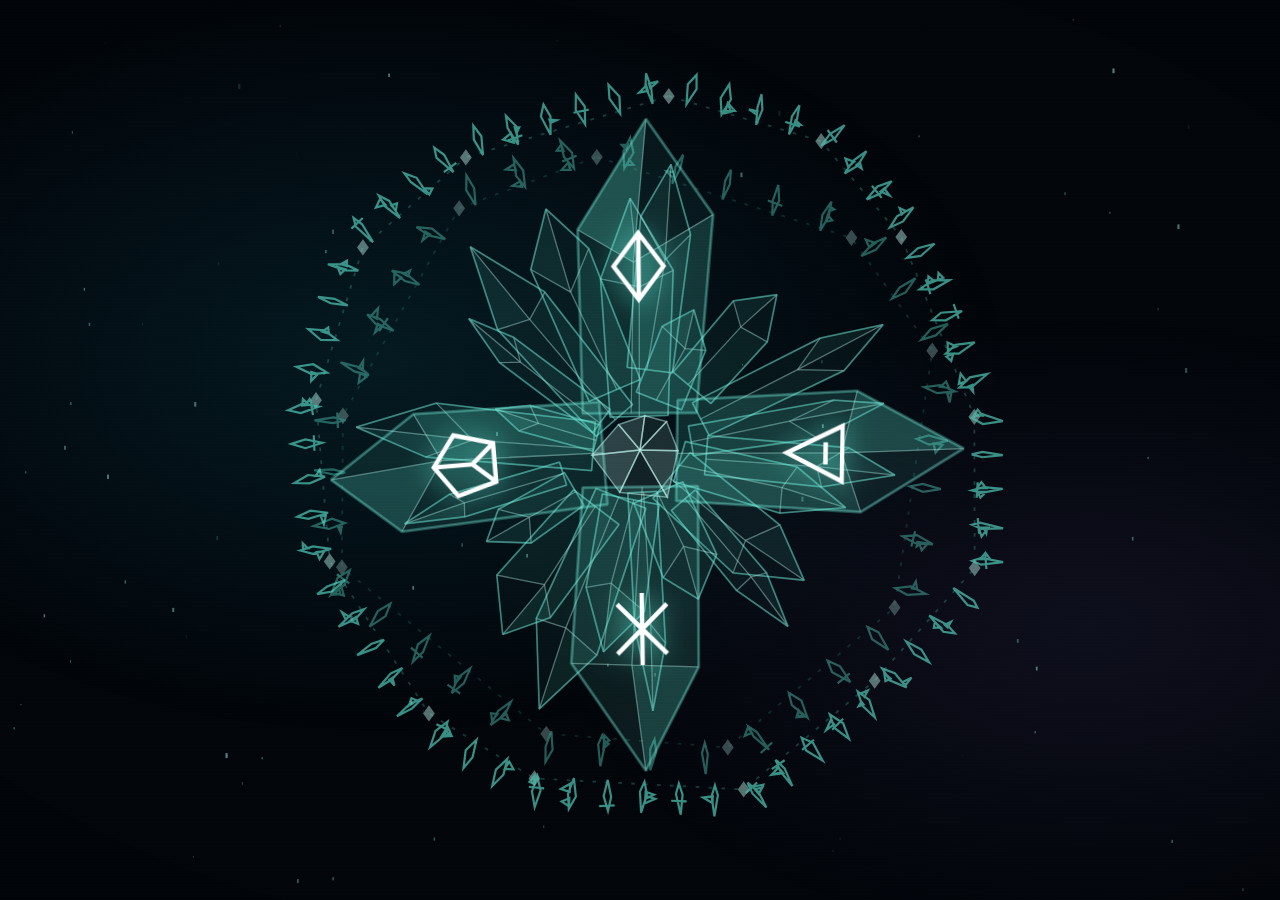
==== commit 8cf70f9a: "Alien kiosk: distinct, decodable crystal glyphs; Silicoid alphabet sheet (screen + print) Co-Authore" ====
--- a/alien/index.html
+++ b/alien/index.html
@@ -243,13 +243,35 @@
   // детерминированный генератор: у каждой буквы свой «осколок» из граней
   function rng(seed) { let s = seed >>> 0; return () => ((s = (s * 1664525 + 1013904223) >>> 0) / 4294967296); }
   const GL = {};
+  // Знаки алфавита: у каждого — свой набор граней (4 боковые грани × поперечина), чтобы их можно было
+  // различить и расшифровать по таблице. Частые звуки — простые знаки. Подписи интерфейса — случайные осколки.
+  const ABC = ["'", 'o', 'a', 'I', 'e', 'u', 'm', 'H', 'gh', 'D', 'j', '.', 'q', 'v', 'S', 'y', 'n', 'l', 'ch', 't', 'w', 'p', 'b', 'Q', 'ng', 'tlh', ',', 'r', ':', '«', '»', '—', 'h', '[', ']', 'g', 'z', 'k', 'L', 'i', 's', 'M',
+    'digit0', 'digit1', 'digit2', 'digit3', 'digit4', 'digit5', 'digit6', 'digit7', 'digit8', 'digit9', '!', '?', '-', '(', ')', ';'];
+  const FEAT = (() => {   // (маска граней, поперечина) от простых к сложным
+    const out = [];
+    for (let m = 0; m < 16; m++) for (let b = 0; b < 4; b++) out.push([m, b]);
+    const pc = m => (m & 1) + (m >> 1 & 1) + (m >> 2 & 1) + (m >> 3 & 1);
+    return out.sort((x, y) => (pc(x[0]) + (x[1] ? 1 : 0)) - (pc(y[0]) + (y[1] ? 1 : 0)) || x[0] - y[0] || x[1] - y[1]);
+  })();
   function glyph(key) {
     if (GL[key]) return GL[key];
     let h = 0; for (const c of key) h = (h * 131 + c.charCodeAt(0)) >>> 0;
     const r = rng(h + 7), W = 20, H = 30, parts = [];
+    const idx = ABC.indexOf(key);
     // главный осколок: вытянутый ромб во всю высоту знака, слегка наклонён
-    const cx = 7 + r() * 6, w = 2.2 + r() * 2.5, tilt = (r() - .5) * 5, my = 9 + r() * 12;
-    parts.push(`M${(cx + tilt).toFixed(1)} 1 L${(cx + w).toFixed(1)} ${my.toFixed(1)} L${(cx - tilt * .4).toFixed(1)} 29 L${(cx - w).toFixed(1)} ${(my + (r() - .5) * 5).toFixed(1)} Z`);
+    const cx = idx >= 0 ? 10 : 7 + r() * 6, w = idx >= 0 ? 2.8 + r() * 1.2 : 2.2 + r() * 2.5, tilt = (r() - .5) * (idx >= 0 ? 2.5 : 5), my = idx >= 0 ? 14 + r() * 3 : 9 + r() * 12;
+    parts.push(`M${(cx + tilt).toFixed(1)} 1 L${(cx + w).toFixed(1)} ${my.toFixed(1)} L${(cx - tilt * .4).toFixed(1)} 29 L${(cx - w).toFixed(1)} ${(my + (r() - .5) * (idx >= 0 ? 2 : 5)).toFixed(1)} Z`);
+    if (idx >= 0) {
+      const [mask, bar] = FEAT[idx];
+      // грани: 1 — слева сверху, 2 — справа сверху, 4 — слева снизу, 8 — справа снизу
+      [[1, -1, 5], [2, 1, 5], [4, -1, 17], [8, 1, 17]].forEach(([bit, side, y0]) => {
+        if (!(mask & bit)) return;
+        const bx = cx + side * w * .55, y1 = y0 + 6.5, tip = bx + side * (6 + r() * 1.5);
+        parts.push(`M${bx.toFixed(1)} ${y0.toFixed(1)} L${tip.toFixed(1)} ${(y0 + 3.2 + (r() - .5)).toFixed(1)} L${bx.toFixed(1)} ${y1.toFixed(1)} Z`);
+      });
+      if (bar) { const y = [0, 6, 15, 24][bar]; parts.push(`M${(cx - 7).toFixed(1)} ${y.toFixed(1)} L${(cx + 7).toFixed(1)} ${(y + (r() - .5) * 1.5).toFixed(1)}`); }
+      return (GL[key] = `<svg viewBox="0 0 ${W} ${H}"><path d="${parts.join(' ')}"/></svg>`);
+    }
     // 0–2 прилегающих грани слева/справа
     const k = Math.floor(r() * 3);
     for (let i = 0; i < k; i++) {
